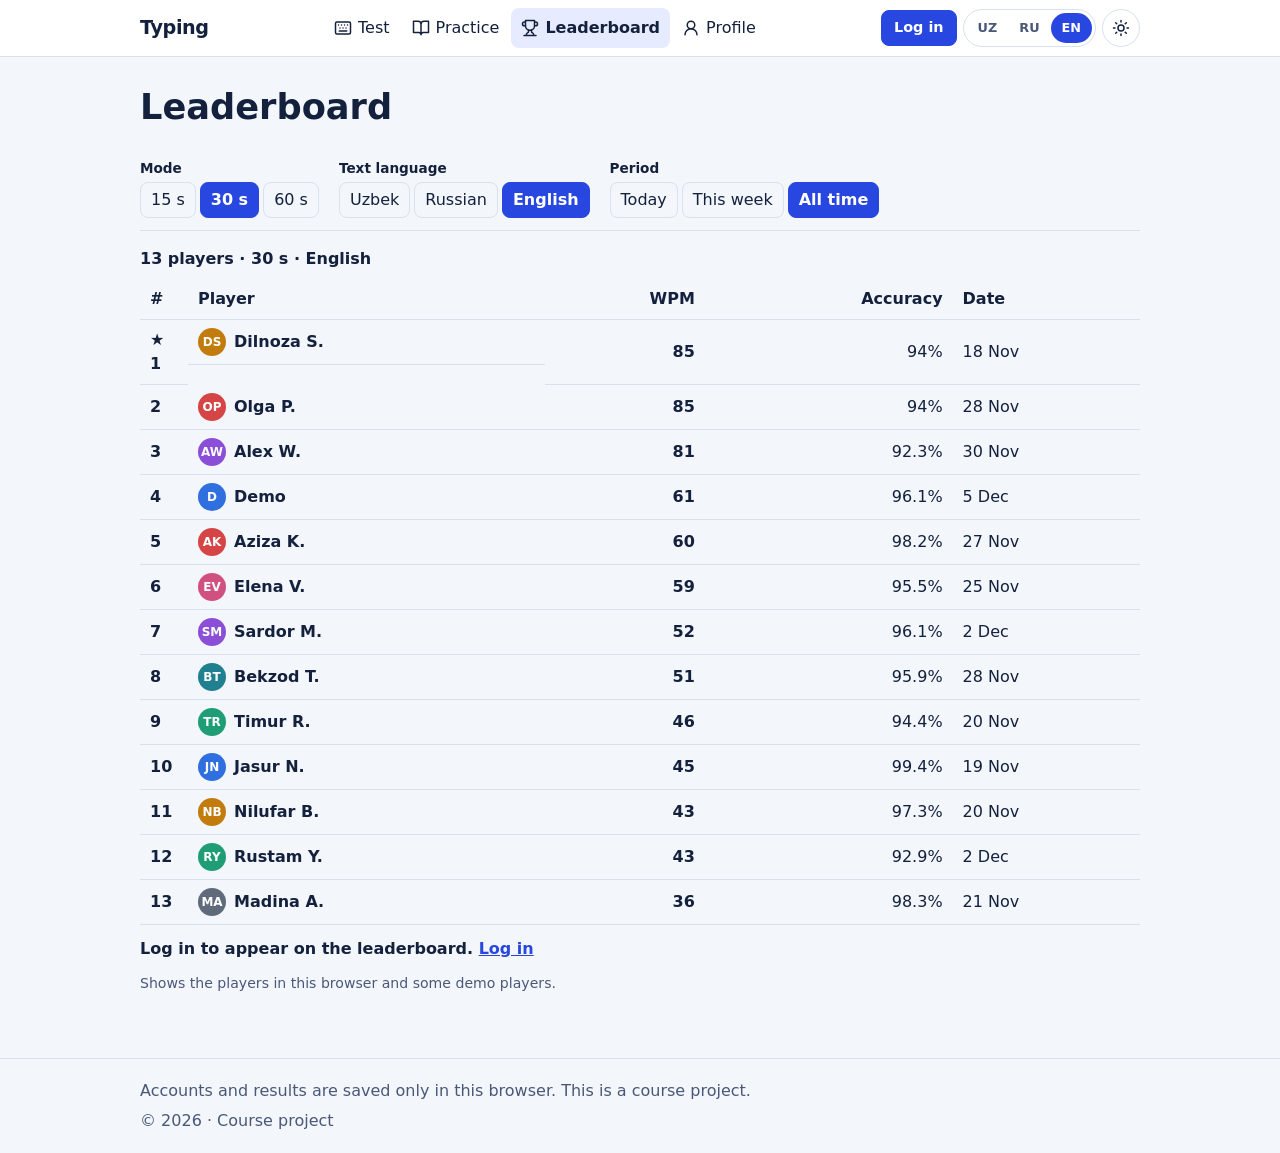
==== leaderboard.html @ 80d53bc5 "Typing test: engine, practice lessons, local accounts, profile stats, leaderboard (placeholder look)" ====
<!doctype html>
<html lang="en">
<head>
  <meta charset="utf-8">
  <meta name="viewport" content="width=device-width, initial-scale=1">
  <title>Typing</title>
  <meta name="description" content="">
  <meta name="theme-color" content="#f3f6fb">
  <!-- Apply the saved theme before the page is drawn, so it never flashes. -->
  <script>
    window.APP_NS = "typing";
    try {
      var savedTheme = localStorage.getItem("typing:theme");
      document.documentElement.setAttribute("data-theme", savedTheme || (matchMedia("(prefers-color-scheme: dark)").matches ? "dark" : "light"));
    } catch (e) {}
  </script>
  <link rel="stylesheet" href="css/base.css">
  <link rel="stylesheet" href="css/site.css">
  <script defer src="js/core.js"></script>
  <script defer src="js/lang.js"></script>
  <script defer src="js/texts.js"></script>
  <script defer src="js/store.js"></script>
  <script defer src="js/layout.js"></script>
  <script defer src="js/pages/leaderboard.js"></script>
</head>
<body data-page="leaderboard">
  <a class="skip-link" href="#main" data-i18n="skip">Skip to content</a>
  <header id="site-header" class="site-header"></header>

  <main id="main" tabindex="-1" class="container page">
    <h1 data-i18n="page.leaderboard"></h1>
    <form id="filters" class="options" novalidate>
        <fieldset class="opt-group ">
          <legend data-i18n="opt.mode"></legend>
          <div class="seg-radio">
            <label><input type="radio" name="amount" value="15"> <span data-i18n="mode.s15"></span></label>
            <label><input type="radio" name="amount" value="30"> <span data-i18n="mode.s30"></span></label>
            <label><input type="radio" name="amount" value="60"> <span data-i18n="mode.s60"></span></label>
          </div>
        </fieldset>
        <fieldset class="opt-group ">
          <legend data-i18n="opt.tlang"></legend>
          <div class="seg-radio">
            <label><input type="radio" name="blang" value="uz"> <span data-i18n="tlang.uz"></span></label>
            <label><input type="radio" name="blang" value="ru"> <span data-i18n="tlang.ru"></span></label>
            <label><input type="radio" name="blang" value="en"> <span data-i18n="tlang.en"></span></label>
          </div>
        </fieldset>
        <fieldset class="opt-group ">
          <legend data-i18n="board.period"></legend>
          <div class="seg-radio">
            <label><input type="radio" name="period" value="today"> <span data-i18n="board.today"></span></label>
            <label><input type="radio" name="period" value="week"> <span data-i18n="board.week"></span></label>
            <label><input type="radio" name="period" value="all"> <span data-i18n="board.all"></span></label>
          </div>
        </fieldset>
    </form>
    <p id="boardCount" class="result-count" role="status"></p>
    <div class="table-wrap"><table id="board" class="board"></table></div>
    <div id="boardEmpty" class="empty" hidden>
      <h2 data-i18n="board.emptyTitle"></h2>
      <p data-i18n="board.emptyText"></p>
      <a class="btn" href="index.html" data-i18n="board.takeTest"></a>
    </div>
    <p id="you" class="you-line"></p>
    <p class="hint" data-i18n="board.note"></p>
  </main>

  <footer id="site-footer" class="site-footer"></footer>
  <div id="toasts" class="toast-host"></div>
</body>
</html>
---- css/base.css ----
/* ==========================================================
   base.css — shared foundation (tokens, reset, controls,
   buttons, form fields, dialog, toast). Reused on every site.
   ========================================================== */

:root {
  --font-display: "Unbounded", "Onest", system-ui, sans-serif;
  --font-body: "Onest", system-ui, -apple-system, "Segoe UI", Roboto, sans-serif;

  --bg: #f3f6fb;
  --surface: #ffffff;
  --ink: #14213d;
  --ink-2: #4a5878;
  --line: #d8e1ee;
  --grid: #e3eaf4;
  --accent: #2747e0;
  --accent-ink: #ffffff;
  --accent-soft: #e6ebff;
  --hl: #ffe45c;
  --hl-ink: #14213d;
  --danger: #c42a41;
  --ok: #12805c;
  --warn: #9a5b00;

  --radius: 12px;
  --radius-sm: 8px;
  --shadow: 0 2px 0 var(--line);
  --ease: cubic-bezier(0.2, 0.7, 0.2, 1);
  color-scheme: light;
}

:root[data-theme="dark"] {
  --bg: #0c1226;
  --surface: #141c36;
  --ink: #e8eeff;
  --ink-2: #9aa8cc;
  --line: #27345c;
  --grid: #162040;
  --accent: #7c9bff;
  --accent-ink: #0c1226;
  --accent-soft: #1d2a55;
  --hl: #ffe45c;
  --hl-ink: #14213d;
  --danger: #ff8091;
  --ok: #4ade9f;
  --warn: #ffc266;
  color-scheme: dark;
}

*,
*::before,
*::after { box-sizing: border-box; }

html { -webkit-text-size-adjust: 100%; }

body {
  margin: 0;
  min-height: 100vh;
  font-family: var(--font-body);
  font-size: 1rem;
  line-height: 1.5;
  color: var(--ink);
  background-color: var(--bg);
  /* notebook grid */
  background-image:
    linear-gradient(var(--grid) 1px, transparent 1px),
    linear-gradient(90deg, var(--grid) 1px, transparent 1px);
  background-size: 28px 28px;
  transition: background-color 0.25s var(--ease), color 0.25s var(--ease);
}

h1, h2, h3, p { margin: 0; }
button, input, select, textarea { font: inherit; color: inherit; }
button { cursor: pointer; }
ul { margin: 0; padding: 0; list-style: none; }

:focus-visible {
  outline: 3px solid var(--accent);
  outline-offset: 2px;
  border-radius: 6px;
}

.visually-hidden {
  position: absolute !important;
  width: 1px; height: 1px;
  margin: -1px; padding: 0;
  overflow: hidden;
  clip: rect(0 0 0 0);
  white-space: nowrap;
  border: 0;
}

.container {
  width: min(100% - 40px, 760px);
  margin-inline: auto;
}

/* ---------- top bar: brand + language + theme ---------- */
.topbar {
  display: flex;
  align-items: center;
  justify-content: space-between;
  gap: 12px;
  padding-block: 18px;
}

.brand {
  font-family: var(--font-display);
  font-weight: 700;
  font-size: 1.15rem;
  letter-spacing: -0.02em;
  display: inline-flex;
  align-items: center;
  gap: 10px;
}

.brand-mark {
  width: 28px; height: 28px;
  display: grid; place-items: center;
  background: var(--accent);
  color: var(--accent-ink);
  border-radius: 8px;
}

.controls { display: flex; align-items: center; gap: 10px; }

.seg {
  display: inline-flex;
  padding: 3px;
  background: var(--surface);
  border: 1.5px solid var(--line);
  border-radius: 999px;
}

.seg button {
  border: 0;
  background: transparent;
  padding: 5px 11px;
  border-radius: 999px;
  font-size: 0.8rem;
  font-weight: 600;
  color: var(--ink-2);
  transition: background-color 0.2s var(--ease), color 0.2s var(--ease);
}

.seg button:hover { color: var(--ink); }

.seg button[aria-pressed="true"] {
  background: var(--accent);
  color: var(--accent-ink);
}

.icon-btn {
  width: 38px; height: 38px;
  display: grid; place-items: center;
  background: var(--surface);
  border: 1.5px solid var(--line);
  border-radius: 50%;
  color: var(--ink);
  transition: border-color 0.2s var(--ease), transform 0.2s var(--ease);
}
.icon-btn:hover { border-color: var(--accent); }
.icon-btn:active { transform: scale(0.94); }

/* theme icon swaps with the active theme */
.icon-btn .i-moon { display: none; }
:root[data-theme="dark"] .icon-btn .i-sun { display: none; }
:root[data-theme="dark"] .icon-btn .i-moon { display: block; }

/* ---------- buttons ---------- */
.btn {
  display: inline-flex;
  align-items: center;
  justify-content: center;
  gap: 8px;
  padding: 10px 18px;
  min-height: 44px;
  border: 1.5px solid var(--accent);
  background: var(--accent);
  color: var(--accent-ink);
  font-weight: 600;
  border-radius: var(--radius-sm);
  transition: transform 0.15s var(--ease), filter 0.2s var(--ease);
}
.btn:hover { filter: brightness(1.08); }
.btn:active { transform: translateY(1px); }

.btn-ghost {
  background: transparent;
  color: var(--ink);
  border-color: var(--line);
}
.btn-ghost:hover { border-color: var(--accent); filter: none; }

.btn-danger-ghost {
  background: transparent;
  color: var(--danger);
  border-color: var(--line);
}
.btn-danger-ghost:hover { border-color: var(--danger); filter: none; }

/* ---------- form fields ---------- */
.field { display: grid; gap: 6px; min-width: 0; }
.field > span, .field > label {
  font-size: 0.85rem;
  font-weight: 600;
  color: var(--ink-2);
}

.input, .select {
  width: 100%;
  min-height: 44px;
  padding: 9px 12px;
  background: var(--surface);
  color: var(--ink);
  border: 1.5px solid var(--line);
  border-radius: var(--radius-sm);
  transition: border-color 0.2s var(--ease), box-shadow 0.2s var(--ease);
}
.input::placeholder { color: var(--ink-2); opacity: 0.8; }
.input:hover, .select:hover { border-color: var(--ink-2); }
.input:focus-visible, .select:focus-visible {
  outline: none;
  border-color: var(--accent);
  box-shadow: 0 0 0 3px var(--accent-soft);
}
.input[aria-invalid="true"] { border-color: var(--danger); }

.field-error {
  min-height: 1.2em;
  font-size: 0.85rem;
  color: var(--danger);
  font-weight: 500;
}

/* ---------- dialog ---------- */
dialog {
  width: min(92vw, 480px);
  padding: 22px;
  color: var(--ink);
  background: var(--surface);
  border: 1.5px solid var(--line);
  border-radius: 16px;
  box-shadow: 0 24px 60px rgba(8, 14, 40, 0.35);
}
dialog::backdrop { background: rgba(8, 14, 40, 0.55); }
dialog[open] { animation: pop 0.22s var(--ease); }
@keyframes pop {
  from { opacity: 0; transform: translateY(8px) scale(0.98); }
  to { opacity: 1; transform: none; }
}

/* ---------- toast ---------- */
.toast-host {
  position: fixed;
  inset: auto 0 20px 0;
  display: grid;
  justify-items: center;
  gap: 8px;
  padding-inline: 16px;
  pointer-events: none;
  z-index: 50;
}
.toast {
  display: inline-flex;
  align-items: center;
  gap: 14px;
  padding: 10px 12px 10px 16px;
  background: var(--ink);
  color: var(--bg);
  border-radius: 10px;
  font-size: 0.92rem;
  pointer-events: auto;
  box-shadow: 0 10px 30px rgba(8, 14, 40, 0.3);
  animation: pop 0.22s var(--ease);
}
.toast button {
  background: transparent;
  border: 0;
  padding: 4px 8px;
  font-weight: 700;
  color: var(--hl);
  border-radius: 6px;
}

@media (prefers-reduced-motion: reduce) {
  *, *::before, *::after {
    animation-duration: 0.001ms !important;
    transition-duration: 0.001ms !important;
  }
}
---- css/site.css ----
/* ==========================================================
   site.css — PLACEHOLDER LAYOUT for the typing site.
   Structure only, so every page works and can be tested. The typing
   area already shows letter states without relying on colour alone
   (wrong = wavy underline, extra = strike-through, missed = dotted).
   The real look comes from the design brief.
   ========================================================== */
body { background-image: none; }
.container { width: min(100% - 32px, 1000px); }
.page { padding-block: 24px 64px; }
.page h1 { font-size: clamp(1.6rem, 4vw, 2.2rem); margin-bottom: 12px; }
.page-intro { color: var(--ink-2); margin-bottom: 16px; }
h2 { font-size: 1.15rem; margin-bottom: 10px; }
a { color: var(--accent); }
.btn { text-decoration: none; }
.btn:disabled { opacity: 0.5; cursor: not-allowed; }
.btn-small { min-height: 36px; padding: 6px 12px; font-size: 0.9rem; }
.btn-danger { background: var(--danger); border-color: var(--danger); color: #fff; }
.hint { font-size: 0.88rem; color: var(--ink-2); }
fieldset { border: 0; margin: 0; padding: 0; min-width: 0; }
legend, .field-label { font-weight: 700; font-size: 0.85rem; margin-bottom: 4px; padding: 0; }
.section { padding-block: 18px; }
.skip-link { position: absolute; left: 12px; top: -60px; z-index: 100; padding: 10px 14px; background: var(--accent); color: var(--accent-ink); border-radius: 8px; }
.skip-link:focus { top: 12px; }
.back-link { border: 0; background: none; padding: 6px 0; color: var(--accent); cursor: pointer; font-weight: 600; }
.back-link::before { content: "← "; }
.notice { padding: 10px 14px; border-left: 4px solid var(--accent); background: var(--surface); margin-top: 12px; }
.empty { display: grid; gap: 10px; justify-items: start; padding: 24px 0; }
.result-count { font-weight: 700; margin-block: 8px; }
.field-error:empty { display: none; }
[hidden] { display: none !important; }
.table-wrap { overflow-x: auto; }
table { border-collapse: collapse; width: 100%; }
th, td { text-align: left; padding: 8px 10px; border-bottom: 1px solid var(--line); }
.num { text-align: right; font-variant-numeric: tabular-nums; }

/* header */
.site-header { position: sticky; top: 0; z-index: 20; background: var(--surface); border-bottom: 1px solid var(--line); }
.header-bar { display: flex; flex-wrap: wrap; align-items: center; justify-content: space-between; gap: 8px 14px; padding-block: 8px; }
.brand { font-weight: 800; font-size: 1.2rem; color: var(--ink); text-decoration: none; }
.site-nav ul { display: flex; flex-wrap: wrap; gap: 2px; }
.site-nav a { display: inline-flex; gap: 6px; align-items: center; padding: 8px 10px; color: var(--ink); text-decoration: none; border-radius: 8px; }
.site-nav a[aria-current="page"] { font-weight: 800; background: var(--accent-soft); }
.header-tools { display: flex; align-items: center; gap: 6px; }
.user-chip { display: inline-flex; align-items: center; gap: 6px; color: var(--ink); text-decoration: none; padding: 4px 8px 4px 4px; border: 1px solid var(--line); border-radius: 999px; }
.user-name { max-width: 10ch; overflow: hidden; text-overflow: ellipsis; white-space: nowrap; font-weight: 600; }
#themeToggle .icon-moon { display: none; }
:root[data-theme="dark"] #themeToggle .icon-sun { display: none; }
:root[data-theme="dark"] #themeToggle .icon-moon { display: block; }
@media (max-width: 640px) { .site-nav { order: 3; width: 100%; } .site-nav span { font-size: 0.85rem; } }
.site-footer { border-top: 1px solid var(--line); padding-block: 20px; color: var(--ink-2); }
.footer-inner { display: grid; gap: 6px; }

/* avatar */
.avatar { display: inline-grid; place-items: center; border-radius: 50%; background: var(--av); color: #fff; font-weight: 800; flex: none; }
.avatar-sm { width: 28px; height: 28px; font-size: 0.75rem; }
.avatar-md { width: 40px; height: 40px; }
.avatar-lg { width: 72px; height: 72px; font-size: 1.5rem; }

/* options */
.options { display: flex; flex-wrap: wrap; gap: 12px 20px; padding-block: 12px; border-bottom: 1px solid var(--line); margin-bottom: 16px; }
.seg-radio { display: flex; flex-wrap: wrap; gap: 4px; }
.seg-radio label, .toggle { position: relative; display: inline-flex; align-items: center; gap: 6px; min-height: 36px; padding: 4px 10px; border: 1.5px solid var(--line); border-radius: 8px; cursor: pointer; }
.seg-radio input { position: absolute; opacity: 0; width: 1px; height: 1px; }
.seg-radio label:has(input:checked) { background: var(--accent); color: var(--accent-ink); border-color: var(--accent); font-weight: 700; }
.seg-radio label:has(input:focus-visible) { outline: 3px solid var(--accent); outline-offset: 2px; }
.opt-extras { display: flex; flex-wrap: wrap; gap: 6px; align-items: end; }
.opt-extras legend { width: 100%; }
body.is-typing .options { opacity: 0.35; }

/* typing area */
.live { display: flex; gap: 18px; align-items: baseline; min-height: 2rem; font-variant-numeric: tabular-nums; color: var(--ink-2); }
.live-main { font-size: 1.6rem; font-weight: 800; color: var(--accent); }
.typing-box { position: relative; margin-block: 8px; cursor: text; }
.words {
  position: relative; display: flex; flex-wrap: wrap; align-content: flex-start; gap: 0 0.6em;
  height: calc(3 * 1.6em); overflow: hidden;
  font-family: ui-monospace, "SFMono-Regular", Consolas, "Liberation Mono", monospace; font-size: clamp(1.2rem, 3.6vw, 1.75rem); line-height: 1.6;
}
.word { display: flex; }
.ch { color: var(--ink-2); opacity: 0.55; }
.ch.ok { color: var(--ink); opacity: 1; }
.ch.bad { color: var(--danger); opacity: 1; text-decoration: underline wavy var(--danger); text-underline-offset: 4px; }
.ch.extra { color: var(--danger); opacity: 0.8; text-decoration: line-through; }
.ch.miss { opacity: 0.55; text-decoration: underline dotted var(--danger); text-underline-offset: 4px; }
.word.is-current .ch:not(.ok):not(.bad) { opacity: 0.8; }
.word.is-error { box-shadow: inset 0 -2px 0 color-mix(in srgb, var(--danger) 50%, transparent); }
.caret { position: absolute; left: 0; top: 0; width: 2px; background: var(--accent); border-radius: 1px; transition: transform 0.08s linear; animation: blink 1s steps(1) infinite; pointer-events: none; }
@keyframes blink { 50% { opacity: 0; } }
.type-input { position: absolute; inset: 0; width: 100%; height: 100%; opacity: 0; font-size: 16px; border: 0; cursor: text; }
.focus-hint { position: absolute; inset: 0; display: none; place-items: center; text-align: center; background: color-mix(in srgb, var(--bg) 75%, transparent); backdrop-filter: blur(3px); font-weight: 700; pointer-events: none; }
.typing-box.is-blurred .focus-hint { display: grid; }
.test-actions { display: flex; flex-wrap: wrap; align-items: center; gap: 10px 16px; margin-top: 10px; }

/* results */
.results { display: grid; gap: 14px; }
.results h2:focus { outline: none; }
.pb-badge { justify-self: start; padding: 4px 10px; border-radius: 999px; background: var(--hl); color: var(--hl-ink); font-weight: 800; }
.res-main { display: flex; flex-wrap: wrap; gap: 24px; }
.res-big { display: grid; }
.res-label { color: var(--ink-2); font-weight: 600; }
.res-value { font-size: clamp(2.6rem, 9vw, 4rem); font-weight: 800; line-height: 1; font-variant-numeric: tabular-nums; }
.res-stats { display: grid; grid-template-columns: repeat(auto-fill, minmax(150px, 1fr)); gap: 10px; margin: 0; }
.res-stats div { padding: 8px 10px; border: 1px solid var(--line); border-radius: 8px; }
.res-stats dt { font-size: 0.82rem; color: var(--ink-2); }
.res-stats dd { margin: 0; font-weight: 700; font-variant-numeric: tabular-nums; }
.res-actions { display: flex; flex-wrap: wrap; gap: 8px; }

/* charts (shared with charts.js) */
.chart-wrap { position: relative; }
.chart { width: 100%; height: auto; overflow: visible; }
.chart .grid line { stroke: var(--line); }
.chart text { fill: var(--ink-2); font-size: 12px; }
.chart .bar { fill: var(--accent); }
.chart .line { stroke: var(--accent); stroke-width: 2.5; }
.chart .dot { fill: var(--surface); stroke: var(--accent); stroke-width: 2.5; }
.chart .mark:focus { outline: none; stroke: var(--ink); stroke-width: 3; }
.chart-tip { position: absolute; transform: translate(-50%, -110%); padding: 4px 8px; border-radius: 6px; background: var(--ink); color: var(--bg); font-size: 0.82rem; white-space: nowrap; pointer-events: none; }
.chart-table summary { cursor: pointer; color: var(--accent); }

/* practice */
.lesson-grid { display: grid; grid-template-columns: repeat(auto-fill, minmax(min(100%, 220px), 1fr)); gap: 10px; margin-top: 12px; }
.lesson-card { display: grid; gap: 4px; width: 100%; height: 100%; padding: 14px; text-align: left; border: 1.5px solid var(--line); border-radius: 12px; background: var(--surface); }
.lesson-card:hover { border-color: var(--accent); }
.lesson-card.is-passed { border-color: var(--ok); }
.lesson-name { font-weight: 800; }
.lesson-keys { font-family: ui-monospace, monospace; color: var(--ink-2); }
.lesson-status { display: inline-flex; gap: 4px; align-items: center; font-size: 0.85rem; }
.lesson h2:focus { outline: none; }
.kbd { display: grid; gap: 6px; justify-items: center; margin-top: 16px; user-select: none; }
.kbd-row { display: flex; gap: 6px; }
.key { min-width: clamp(22px, 7vw, 40px); height: clamp(30px, 8vw, 40px); display: grid; place-items: center; border: 1.5px solid var(--line); border-radius: 6px; font-family: ui-monospace, monospace; font-size: clamp(0.75rem, 2.6vw, 1rem); background: var(--surface); }
.key.is-lesson { border-color: var(--ink-2); }
.key.is-next { background: var(--accent); color: var(--accent-ink); border-color: var(--accent); box-shadow: 0 0 0 3px var(--accent-soft); }
.key-space { min-width: min(60vw, 280px); }
.lesson-done { display: grid; gap: 4px; padding: 12px 14px; border-left: 4px solid var(--ok); background: var(--surface); margin-top: 12px; }
.lesson-done.is-fail { border-left-color: var(--warn); }

/* leaderboard */
.board .rank { width: 3em; font-weight: 800; }
.board .player { display: flex; align-items: center; gap: 8px; font-weight: 600; }
.board tr.is-me { background: var(--accent-soft); }
.board tr.top-1 .rank-num::before { content: "★ "; }
.you-tag { font-size: 0.75rem; padding: 1px 6px; border-radius: 999px; background: var(--accent); color: var(--accent-ink); }
.board .wpm { font-weight: 800; }
.board .gap td { text-align: center; color: var(--ink-2); }
.you-line { margin-block: 12px; font-weight: 600; }

/* profile */
.profile-head { display: flex; align-items: center; gap: 16px; margin-bottom: 14px; }
.profile-head h1 { margin: 0; }
.demo-tag { margin-left: 8px; padding: 1px 8px; border-radius: 999px; background: var(--hl); color: var(--hl-ink); font-size: 0.75rem; font-weight: 700; }
.stat-strip { display: grid; grid-template-columns: repeat(auto-fill, minmax(140px, 1fr)); gap: 10px; margin: 0 0 10px; }
.stat-strip div { padding: 10px 12px; border: 1px solid var(--line); border-radius: 10px; }
.stat-strip dt { font-size: 0.82rem; color: var(--ink-2); }
.stat-strip dd { margin: 0; font-weight: 800; font-size: 1.2rem; font-variant-numeric: tabular-nums; }
.pb-table .unit { color: var(--ink-2); font-size: 0.8em; }
.heat { display: grid; grid-template-rows: repeat(7, 14px); grid-auto-flow: column; grid-auto-columns: 14px; gap: 3px; }
.cell { border-radius: 3px; background: var(--line); }
.cell.lv-1 { background: color-mix(in srgb, var(--accent) 35%, var(--line)); }
.cell.lv-2 { background: color-mix(in srgb, var(--accent) 60%, var(--line)); }
.cell.lv-3 { background: color-mix(in srgb, var(--accent) 80%, var(--line)); }
.cell.lv-4 { background: var(--accent); }
.settings-form { display: grid; gap: 14px; max-width: 420px; }
.swatches { display: flex; flex-wrap: wrap; gap: 8px; }
.swatch-opt { position: relative; width: 36px; height: 36px; border-radius: 50%; background: var(--av); cursor: pointer; }
.swatch-opt input { position: absolute; opacity: 0; inset: 0; cursor: pointer; }
.swatch-opt:has(input:checked) { box-shadow: 0 0 0 3px var(--bg), 0 0 0 5px var(--ink); }
.swatch-opt:has(input:focus-visible) { outline: 3px solid var(--accent); outline-offset: 4px; }
.danger-zone { display: flex; flex-wrap: wrap; gap: 8px; margin-top: 20px; padding-top: 16px; border-top: 1px solid var(--line); }

/* login */
.auth-page { max-width: 480px; }
.demo-note { padding: 14px 16px; border: 2px dashed var(--accent); border-radius: 12px; margin-bottom: 18px; display: grid; gap: 8px; justify-items: start; }
.demo-note h2 { margin: 0; font-size: 1rem; }
.demo-note code { font-weight: 800; padding: 1px 6px; border-radius: 4px; background: var(--surface); }
.auth-tabs { display: flex; gap: 4px; margin-bottom: 14px; border-bottom: 1px solid var(--line); }
.tab { border: 0; background: none; padding: 10px 14px; font-weight: 600; color: var(--ink-2); border-bottom: 3px solid transparent; }
.tab[aria-pressed="true"] { color: var(--ink); border-bottom-color: var(--accent); }
.auth-form { display: grid; gap: 14px; }

dialog h2 { margin-bottom: 8px; }
.dialog-actions { display: flex; justify-content: flex-end; gap: 8px; margin-top: 16px; }

@media (prefers-reduced-motion: reduce) { .caret { animation: none; transition: none; } }
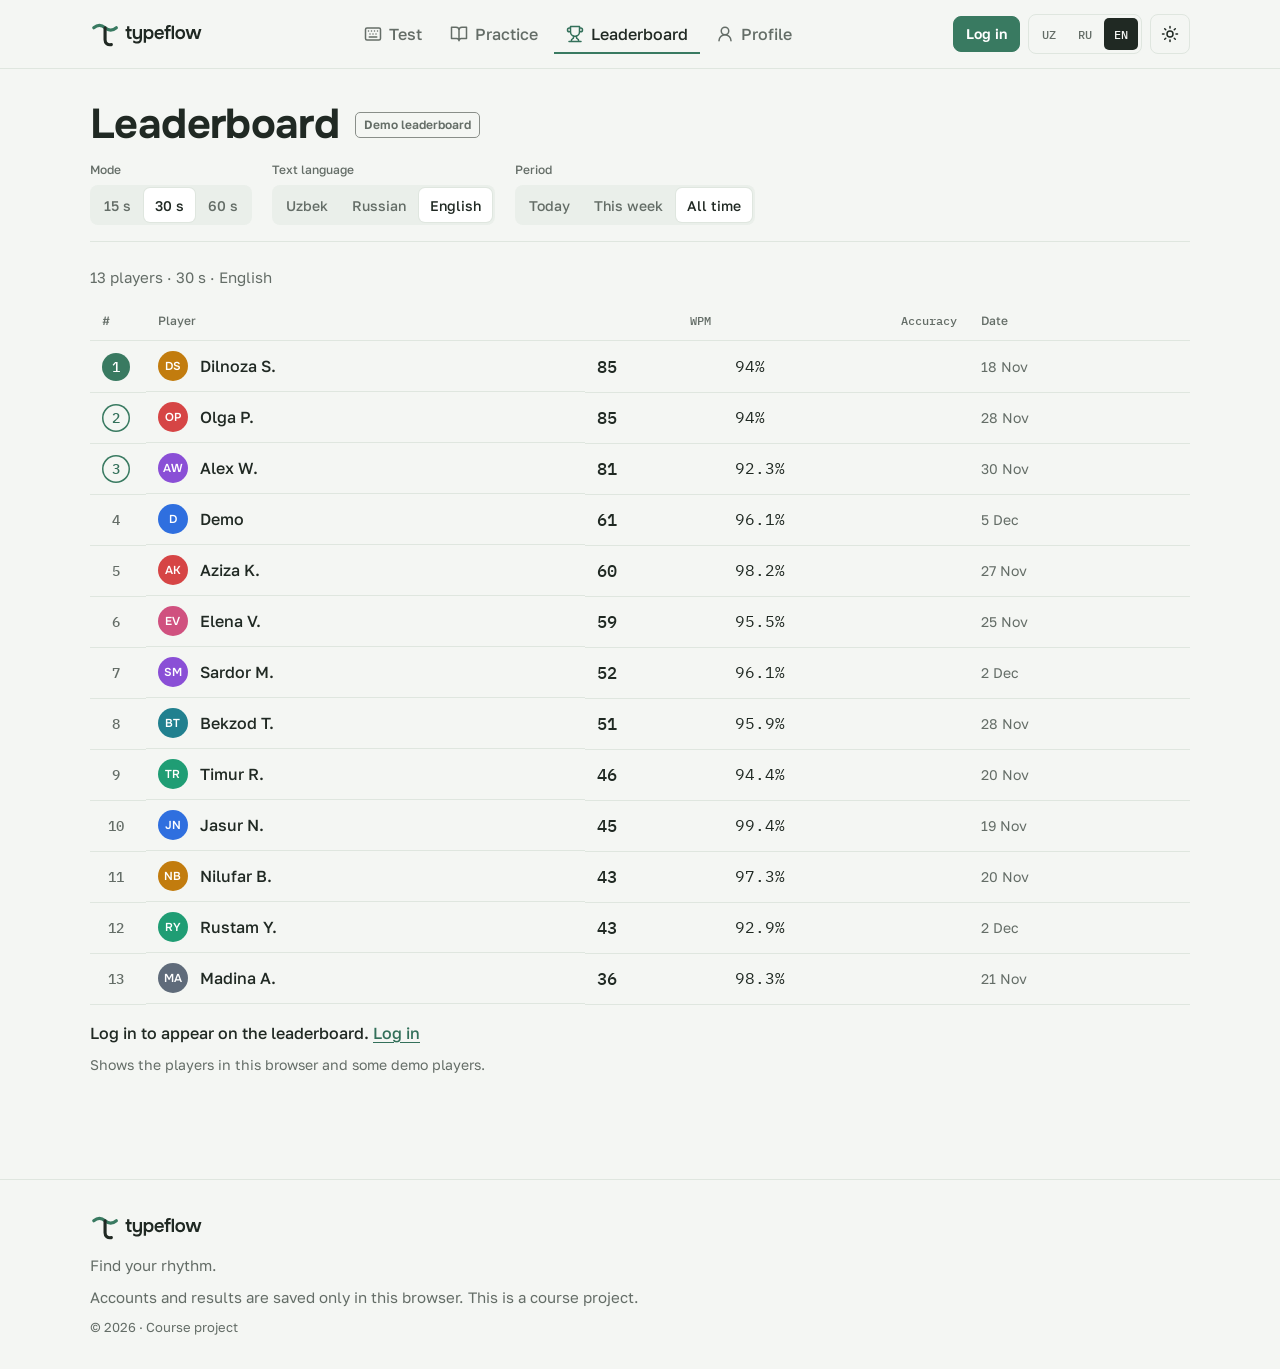
==== commit d3507395: "typeflow: brand, logo, jade palette, Rhythm Line, pause on focus loss, 6 lessons per language, passw" ====
--- a/leaderboard.html
+++ b/leaderboard.html
@@ -3,9 +3,13 @@
 <head>
   <meta charset="utf-8">
   <meta name="viewport" content="width=device-width, initial-scale=1">
-  <title>Typing</title>
+  <title>typeflow</title>
   <meta name="description" content="">
-  <meta name="theme-color" content="#f3f6fb">
+  <meta name="theme-color" content="#f4f6f3">
+  <link rel="icon" href="assets/brand/typeflow-favicon.svg" type="image/svg+xml">
+  <link rel="preconnect" href="https://fonts.googleapis.com">
+  <link rel="preconnect" href="https://fonts.gstatic.com" crossorigin>
+  <link rel="stylesheet" href="https://fonts.googleapis.com/css2?family=Golos+Text:wght@400;500;600&family=IBM+Plex+Mono:wght@400;500&family=Onest:wght@600;700&display=swap">
   <!-- Apply the saved theme before the page is drawn, so it never flashes. -->
   <script>
     window.APP_NS = "typing";
@@ -21,6 +25,7 @@
   <script defer src="js/texts.js"></script>
   <script defer src="js/store.js"></script>
   <script defer src="js/layout.js"></script>
+  <script defer src="js/rhythm.js"></script>
   <script defer src="js/pages/leaderboard.js"></script>
 </head>
 <body data-page="leaderboard">
@@ -28,7 +33,10 @@
   <header id="site-header" class="site-header"></header>
 
   <main id="main" tabindex="-1" class="container page">
-    <h1 data-i18n="page.leaderboard"></h1>
+    <div class="page-head">
+      <h1 data-i18n="page.leaderboard"></h1>
+      <span class="demo-badge" data-i18n="board.demo"></span>
+    </div>
     <form id="filters" class="options" novalidate>
         <fieldset class="opt-group ">
           <legend data-i18n="opt.mode"></legend>
--- a/css/base.css
+++ b/css/base.css
@@ -1,291 +1,211 @@
 /* ==========================================================
-   base.css — shared foundation (tokens, reset, controls,
-   buttons, form fields, dialog, toast). Reused on every site.
+   typeflow design system: tokens, reset, type, buttons, form
+   fields, dialog, toast, tooltip. Page layout is in site.css.
+
+   Colours follow the typeflow brief (muted jade, forest, cool mist).
+   A few light-mode values were too faint for WCAG AA (4.5:1 for text,
+   3:1 for control borders); the brief's value is noted next to each.
    ========================================================== */
 
+:root,
+:root[data-theme="light"] {
+  color-scheme: light;
+  --bg: #f4f6f3;
+  --surface: #ffffff;
+  --raised: #eaefea;
+  --ink: #202923;
+  --ink-2: #646d67;          /* brief #78837B (3.3:1) */
+  --line: #dfe6df;           /* dividers */
+  --line-strong: #898e89;    /* control borders (3:1) */
+  --accent: #397a61;         /* buttons, active states (white text on it 5.1:1) */
+  --accent-hover: #2d654f;
+  --accent-text: #33705a;    /* jade for small text and links (brief #397A61 was 4.3:1 on raised) */
+  --on-accent: #ffffff;
+  --accent-soft: #e3efe8;
+  --ok: #2d7755;             /* brief #32845E (3.9:1) */
+  --warn: #8d612a;           /* brief #B47C36 (3.0:1) */
+  --danger: #a94044;         /* brief #C64E51 (3.9:1); #b24649 was 4.4:1 on danger-soft */
+  --danger-soft: #f6e3e3;
+
+  /* typing states */
+  --t-untyped: #666b67;      /* brief #A5AEA7 (1.9:1): the text you are about to type must be readable */
+  --t-correct: #202923;
+  --t-wrong: #a94044;
+  --t-extra: #8d612a;
+  --t-caret: #397a61;
+  --t-current: #e3efe8;
+
+  --chart-wpm: #397a61;
+  --chart-acc: #5288a0;
+  --chart-act: #b47c36;
+  --chart-grid: #e4eae4;
+
+  --toast-bg: #202923;
+  --toast-ink: #e9f0ea;
+  --toast-action: #9acbab;
+  --backdrop: rgba(32, 41, 35, 0.45);
+  --shadow-pop: 0 1px 2px rgba(32, 41, 35, 0.06), 0 10px 28px -10px rgba(32, 41, 35, 0.28);
+}
+
+:root[data-theme="dark"] {
+  color-scheme: dark;
+  --bg: #171d19;
+  --surface: #202923;
+  --raised: #29342c;
+  --ink: #e9f0ea;
+  --ink-2: #a0ada2;
+  --line: #36443a;
+  --line-strong: #68736b;    /* brief border #36443A as a control border was 1.7:1 */
+  --accent: #80b99a;
+  --accent-hover: #9acbab;
+  --accent-text: #80b99a;
+  --on-accent: #17241c;
+  --accent-soft: #293d30;
+  --ok: #80c99c;
+  --warn: #e5bb78;
+  --danger: #f08282;         /* brief #F08080 (4.49:1 on soft) */
+  --danger-soft: #402729;
+
+  --t-untyped: #9ba59d;      /* brief #66756A (2.4:1) */
+  --t-correct: #e9f0ea;
+  --t-wrong: #f08282;
+  --t-extra: #e5bb78;
+  --t-caret: #80b99a;
+  --t-current: #293d30;
+
+  --chart-wpm: #80b99a;
+  --chart-acc: #82b9d0;
+  --chart-act: #e5bb78;
+  --chart-grid: #2e3a31;
+
+  --toast-bg: #e9f0ea;
+  --toast-ink: #17241c;
+  --toast-action: #2d654f;
+  --backdrop: rgba(0, 0, 0, 0.6);
+  --shadow-pop: 0 1px 2px rgba(0, 0, 0, 0.35), 0 12px 32px -10px rgba(0, 0, 0, 0.7);
+}
+
 :root {
-  --font-display: "Unbounded", "Onest", system-ui, sans-serif;
-  --font-body: "Onest", system-ui, -apple-system, "Segoe UI", Roboto, sans-serif;
-
-  --bg: #f3f6fb;
-  --surface: #ffffff;
-  --ink: #14213d;
-  --ink-2: #4a5878;
-  --line: #d8e1ee;
-  --grid: #e3eaf4;
-  --accent: #2747e0;
-  --accent-ink: #ffffff;
-  --accent-soft: #e6ebff;
-  --hl: #ffe45c;
-  --hl-ink: #14213d;
-  --danger: #c42a41;
-  --ok: #12805c;
-  --warn: #9a5b00;
-
-  --radius: 12px;
-  --radius-sm: 8px;
-  --shadow: 0 2px 0 var(--line);
+  --font-display: "Onest", system-ui, sans-serif;
+  --font-body: "Golos Text", system-ui, -apple-system, "Segoe UI", Roboto, sans-serif;
+  --font-mono: "IBM Plex Mono", ui-monospace, "SFMono-Regular", Consolas, monospace;
+  --r-main: 12px;
+  --r-ctl: 8px;
+  --r-badge: 5px;
+  --s1: 4px; --s2: 8px; --s3: 12px; --s4: 16px; --s5: 20px; --s6: 24px; --s8: 32px; --s10: 40px; --s12: 48px; --s16: 64px;
   --ease: cubic-bezier(0.2, 0.7, 0.2, 1);
-  color-scheme: light;
-}
-
-:root[data-theme="dark"] {
-  --bg: #0c1226;
-  --surface: #141c36;
-  --ink: #e8eeff;
-  --ink-2: #9aa8cc;
-  --line: #27345c;
-  --grid: #162040;
-  --accent: #7c9bff;
-  --accent-ink: #0c1226;
-  --accent-soft: #1d2a55;
-  --hl: #ffe45c;
-  --hl-ink: #14213d;
-  --danger: #ff8091;
-  --ok: #4ade9f;
-  --warn: #ffc266;
-  color-scheme: dark;
-}
-
-*,
-*::before,
-*::after { box-sizing: border-box; }
-
-html { -webkit-text-size-adjust: 100%; }
-
+  --fast: 160ms;
+  --header-h: 68px;
+  --tabbar-h: 0px;
+}
+
+*, *::before, *::after { box-sizing: border-box; }
+html { -webkit-text-size-adjust: 100%; scroll-padding-top: calc(var(--header-h) + 12px); }
 body {
-  margin: 0;
-  min-height: 100vh;
-  font-family: var(--font-body);
-  font-size: 1rem;
-  line-height: 1.5;
-  color: var(--ink);
-  background-color: var(--bg);
-  /* notebook grid */
-  background-image:
-    linear-gradient(var(--grid) 1px, transparent 1px),
-    linear-gradient(90deg, var(--grid) 1px, transparent 1px);
-  background-size: 28px 28px;
-  transition: background-color 0.25s var(--ease), color 0.25s var(--ease);
-}
-
-h1, h2, h3, p { margin: 0; }
+  margin: 0; min-height: 100vh; font-family: var(--font-body); font-size: 1rem; line-height: 1.55;
+  color: var(--ink); background: var(--bg); -webkit-font-smoothing: antialiased;
+}
+h1, h2, h3, p, dl, dd, figure { margin: 0; }
+h1, h2, h3 { font-family: var(--font-display); font-weight: 650; line-height: 1.15; letter-spacing: -0.015em; overflow-wrap: break-word; }
 button, input, select, textarea { font: inherit; color: inherit; }
 button { cursor: pointer; }
-ul { margin: 0; padding: 0; list-style: none; }
-
-:focus-visible {
-  outline: 3px solid var(--accent);
-  outline-offset: 2px;
-  border-radius: 6px;
-}
-
+ul, ol { margin: 0; padding: 0; list-style: none; }
+img, svg { display: block; }
+a { color: var(--accent-text); text-underline-offset: 3px; }
+a:hover { color: var(--accent-hover); }
+fieldset { border: 0; margin: 0; padding: 0; min-width: 0; }
+legend { padding: 0; }
+table { border-collapse: collapse; }
+code { font-family: var(--font-mono); }
+[hidden] { display: none !important; }
+:focus-visible { outline: 2px solid var(--accent); outline-offset: 2px; border-radius: 4px; }
 .visually-hidden {
-  position: absolute !important;
-  width: 1px; height: 1px;
-  margin: -1px; padding: 0;
-  overflow: hidden;
-  clip: rect(0 0 0 0);
-  white-space: nowrap;
-  border: 0;
-}
-
-.container {
-  width: min(100% - 40px, 760px);
-  margin-inline: auto;
-}
-
-/* ---------- top bar: brand + language + theme ---------- */
-.topbar {
-  display: flex;
-  align-items: center;
-  justify-content: space-between;
-  gap: 12px;
-  padding-block: 18px;
-}
-
-.brand {
-  font-family: var(--font-display);
-  font-weight: 700;
-  font-size: 1.15rem;
-  letter-spacing: -0.02em;
-  display: inline-flex;
-  align-items: center;
-  gap: 10px;
-}
-
-.brand-mark {
-  width: 28px; height: 28px;
-  display: grid; place-items: center;
-  background: var(--accent);
-  color: var(--accent-ink);
-  border-radius: 8px;
-}
-
-.controls { display: flex; align-items: center; gap: 10px; }
-
-.seg {
-  display: inline-flex;
-  padding: 3px;
-  background: var(--surface);
-  border: 1.5px solid var(--line);
-  border-radius: 999px;
-}
-
-.seg button {
-  border: 0;
-  background: transparent;
-  padding: 5px 11px;
-  border-radius: 999px;
-  font-size: 0.8rem;
-  font-weight: 600;
-  color: var(--ink-2);
-  transition: background-color 0.2s var(--ease), color 0.2s var(--ease);
-}
-
-.seg button:hover { color: var(--ink); }
-
-.seg button[aria-pressed="true"] {
-  background: var(--accent);
-  color: var(--accent-ink);
-}
-
-.icon-btn {
-  width: 38px; height: 38px;
-  display: grid; place-items: center;
-  background: var(--surface);
-  border: 1.5px solid var(--line);
-  border-radius: 50%;
-  color: var(--ink);
-  transition: border-color 0.2s var(--ease), transform 0.2s var(--ease);
-}
-.icon-btn:hover { border-color: var(--accent); }
-.icon-btn:active { transform: scale(0.94); }
-
-/* theme icon swaps with the active theme */
-.icon-btn .i-moon { display: none; }
-:root[data-theme="dark"] .icon-btn .i-sun { display: none; }
-:root[data-theme="dark"] .icon-btn .i-moon { display: block; }
+  position: absolute !important; width: 1px; height: 1px; margin: -1px; padding: 0;
+  overflow: hidden; clip: rect(0 0 0 0); white-space: nowrap; border: 0;
+}
+.mono, .num { font-family: var(--font-mono); font-variant-numeric: tabular-nums; }
 
 /* ---------- buttons ---------- */
 .btn {
-  display: inline-flex;
-  align-items: center;
-  justify-content: center;
-  gap: 8px;
-  padding: 10px 18px;
-  min-height: 44px;
-  border: 1.5px solid var(--accent);
-  background: var(--accent);
-  color: var(--accent-ink);
-  font-weight: 600;
-  border-radius: var(--radius-sm);
-  transition: transform 0.15s var(--ease), filter 0.2s var(--ease);
-}
-.btn:hover { filter: brightness(1.08); }
+  display: inline-flex; align-items: center; justify-content: center; gap: var(--s2);
+  min-height: 44px; padding: 10px 18px; border: 1.5px solid var(--accent); border-radius: var(--r-ctl);
+  background: var(--accent); color: var(--on-accent); font-weight: 600; font-size: 0.9375rem; line-height: 1.2;
+  text-decoration: none; white-space: nowrap;
+  transition: background-color var(--fast) var(--ease), border-color var(--fast) var(--ease), color var(--fast) var(--ease), transform 0.1s var(--ease);
+}
+.btn:hover { background: var(--accent-hover); border-color: var(--accent-hover); color: var(--on-accent); }
 .btn:active { transform: translateY(1px); }
-
-.btn-ghost {
-  background: transparent;
-  color: var(--ink);
-  border-color: var(--line);
-}
-.btn-ghost:hover { border-color: var(--accent); filter: none; }
-
-.btn-danger-ghost {
-  background: transparent;
-  color: var(--danger);
-  border-color: var(--line);
-}
-.btn-danger-ghost:hover { border-color: var(--danger); filter: none; }
-
-/* ---------- form fields ---------- */
+.btn-ghost { background: transparent; color: var(--ink); border-color: var(--line-strong); }
+.btn-ghost:hover { background: var(--surface); color: var(--ink); border-color: var(--ink); }
+.btn-danger { background: var(--danger); border-color: var(--danger); color: var(--surface); }
+.btn-danger:hover { background: var(--danger); border-color: var(--danger); color: var(--surface); filter: brightness(0.93); }
+.btn-danger-ghost { background: transparent; color: var(--danger); border-color: var(--line-strong); }
+.btn-danger-ghost:hover { background: var(--danger-soft); color: var(--danger); border-color: var(--danger); }
+.btn:disabled { background: var(--raised); border-color: var(--line); color: var(--ink-2); cursor: not-allowed; transform: none; }
+.btn-small { min-height: 36px; padding: 6px 12px; font-size: 0.875rem; }
+
+.icon-btn {
+  width: 40px; height: 40px; flex: none; display: inline-grid; place-items: center;
+  border: 1px solid var(--line); border-radius: var(--r-ctl); background: transparent; color: var(--ink);
+  transition: border-color var(--fast) var(--ease), background-color var(--fast) var(--ease);
+}
+.icon-btn:hover { border-color: var(--line-strong); background: var(--surface); }
+
+/* ---------- inputs ---------- */
 .field { display: grid; gap: 6px; min-width: 0; }
-.field > span, .field > label {
-  font-size: 0.85rem;
-  font-weight: 600;
-  color: var(--ink-2);
-}
-
-.input, .select {
-  width: 100%;
-  min-height: 44px;
-  padding: 9px 12px;
-  background: var(--surface);
-  color: var(--ink);
-  border: 1.5px solid var(--line);
-  border-radius: var(--radius-sm);
-  transition: border-color 0.2s var(--ease), box-shadow 0.2s var(--ease);
-}
-.input::placeholder { color: var(--ink-2); opacity: 0.8; }
-.input:hover, .select:hover { border-color: var(--ink-2); }
-.input:focus-visible, .select:focus-visible {
-  outline: none;
-  border-color: var(--accent);
-  box-shadow: 0 0 0 3px var(--accent-soft);
-}
+.field > label, .field-label { font-size: 0.875rem; font-weight: 600; color: var(--ink); margin: 0; }
+.input {
+  width: 100%; min-height: 44px; padding: 10px 12px; background: var(--surface); color: var(--ink);
+  border: 1.5px solid var(--line-strong); border-radius: var(--r-ctl);
+  transition: border-color var(--fast) var(--ease), box-shadow var(--fast) var(--ease);
+}
+.input::placeholder { color: var(--ink-2); opacity: 1; }
+.input:hover { border-color: var(--ink-2); }
+.input:focus-visible { outline: none; border-color: var(--accent); box-shadow: 0 0 0 3px var(--accent-soft); }
 .input[aria-invalid="true"] { border-color: var(--danger); }
-
-.field-error {
-  min-height: 1.2em;
-  font-size: 0.85rem;
-  color: var(--danger);
-  font-weight: 500;
-}
+.field-error { font-size: 0.875rem; font-weight: 500; color: var(--danger); }
+.field-error:empty { display: none; }
+.hint { font-size: 0.875rem; color: var(--ink-2); }
 
 /* ---------- dialog ---------- */
 dialog {
-  width: min(92vw, 480px);
-  padding: 22px;
-  color: var(--ink);
-  background: var(--surface);
-  border: 1.5px solid var(--line);
-  border-radius: 16px;
-  box-shadow: 0 24px 60px rgba(8, 14, 40, 0.35);
-}
-dialog::backdrop { background: rgba(8, 14, 40, 0.55); }
-dialog[open] { animation: pop 0.22s var(--ease); }
-@keyframes pop {
-  from { opacity: 0; transform: translateY(8px) scale(0.98); }
-  to { opacity: 1; transform: none; }
-}
+  width: min(100vw - 32px, 420px); padding: var(--s6); color: var(--ink); background: var(--surface);
+  border: 1px solid var(--line); border-radius: var(--r-main); box-shadow: var(--shadow-pop);
+}
+dialog::backdrop { background: var(--backdrop); }
+dialog[open] { animation: rise 0.2s var(--ease); }
+dialog h2 { font-size: 1.2rem; margin-bottom: var(--s2); }
+dialog p { color: var(--ink-2); }
+.dialog-actions { display: flex; flex-wrap: wrap; justify-content: flex-end; gap: var(--s2); margin-top: var(--s5); }
+@keyframes rise { from { opacity: 0; transform: translateY(6px); } to { opacity: 1; transform: none; } }
 
 /* ---------- toast ---------- */
-.toast-host {
-  position: fixed;
-  inset: auto 0 20px 0;
-  display: grid;
-  justify-items: center;
-  gap: 8px;
-  padding-inline: 16px;
-  pointer-events: none;
-  z-index: 50;
-}
+.toast-host { position: fixed; left: 0; right: 0; bottom: calc(var(--tabbar-h) + 20px); z-index: 60; display: grid; justify-items: center; padding-inline: var(--s4); pointer-events: none; }
 .toast {
-  display: inline-flex;
-  align-items: center;
-  gap: 14px;
-  padding: 10px 12px 10px 16px;
-  background: var(--ink);
-  color: var(--bg);
-  border-radius: 10px;
-  font-size: 0.92rem;
-  pointer-events: auto;
-  box-shadow: 0 10px 30px rgba(8, 14, 40, 0.3);
-  animation: pop 0.22s var(--ease);
-}
-.toast button {
-  background: transparent;
-  border: 0;
-  padding: 4px 8px;
-  font-weight: 700;
-  color: var(--hl);
-  border-radius: 6px;
-}
+  display: inline-flex; align-items: center; gap: var(--s3); max-width: 480px; padding: 8px 8px 8px 14px; border-radius: var(--r-ctl);
+  background: var(--toast-bg); color: var(--toast-ink); box-shadow: var(--shadow-pop); font-size: 0.9375rem; pointer-events: auto;
+  animation: rise 0.18s var(--ease);
+}
+.toast button { min-height: 34px; padding: 6px 10px; border: 0; border-radius: 6px; background: transparent; color: var(--toast-action); font-weight: 600; }
+
+/* ---------- tooltip (shown on hover and on keyboard focus) ---------- */
+.tip-wrap { position: relative; display: inline-flex; vertical-align: middle; }
+.tip-btn {
+  width: 18px; height: 18px; display: inline-grid; place-items: center; padding: 0; border: 1px solid var(--line-strong); border-radius: 50%;
+  background: transparent; color: var(--ink-2); font: 600 11px/1 var(--font-mono);
+}
+.tip {
+  position: absolute; left: -12px; bottom: calc(100% + 8px); z-index: 30; width: max-content; max-width: min(260px, 100vw - 120px);
+  padding: 8px 10px; border-radius: var(--r-ctl);
+  background: var(--toast-bg); color: var(--toast-ink); font: 400 0.8125rem/1.45 var(--font-body); text-transform: none; letter-spacing: 0;
+  opacity: 0; visibility: hidden; transition: opacity var(--fast) var(--ease); pointer-events: none;
+}
+.tip-wrap:hover .tip, .tip-btn:focus-visible + .tip { opacity: 1; visibility: visible; }
 
 @media (prefers-reduced-motion: reduce) {
   *, *::before, *::after {
-    animation-duration: 0.001ms !important;
-    transition-duration: 0.001ms !important;
+    animation-duration: 0.01ms !important; animation-iteration-count: 1 !important;
+    transition-property: opacity, background-color, border-color, color !important;
+    scroll-behavior: auto !important;
   }
 }
--- a/css/site.css
+++ b/css/site.css
@@ -1,185 +1,349 @@
 /* ==========================================================
-   site.css — PLACEHOLDER LAYOUT for the typing site.
-   Structure only, so every page works and can be tested. The typing
-   area already shows letter states without relying on colour alone
-   (wrong = wavy underline, extra = strike-through, missed = dotted).
-   The real look comes from the design brief.
+   typeflow layout and pages. Tokens are in base.css.
+   An instrument, not a dashboard: one calm typing surface, numbers in
+   IBM Plex Mono, thin dividers instead of boxes, jade only where it
+   means something (active state, caret, your speed).
+   Signature: the Rhythm Line under the live stats, the results and
+   the profile (rhythm.js).
    ========================================================== */
-body { background-image: none; }
-.container { width: min(100% - 32px, 1000px); }
-.page { padding-block: 24px 64px; }
-.page h1 { font-size: clamp(1.6rem, 4vw, 2.2rem); margin-bottom: 12px; }
-.page-intro { color: var(--ink-2); margin-bottom: 16px; }
-h2 { font-size: 1.15rem; margin-bottom: 10px; }
-a { color: var(--accent); }
-.btn { text-decoration: none; }
-.btn:disabled { opacity: 0.5; cursor: not-allowed; }
-.btn-small { min-height: 36px; padding: 6px 12px; font-size: 0.9rem; }
-.btn-danger { background: var(--danger); border-color: var(--danger); color: #fff; }
-.hint { font-size: 0.88rem; color: var(--ink-2); }
-fieldset { border: 0; margin: 0; padding: 0; min-width: 0; }
-legend, .field-label { font-weight: 700; font-size: 0.85rem; margin-bottom: 4px; padding: 0; }
-.section { padding-block: 18px; }
-.skip-link { position: absolute; left: 12px; top: -60px; z-index: 100; padding: 10px 14px; background: var(--accent); color: var(--accent-ink); border-radius: 8px; }
-.skip-link:focus { top: 12px; }
-.back-link { border: 0; background: none; padding: 6px 0; color: var(--accent); cursor: pointer; font-weight: 600; }
-.back-link::before { content: "← "; }
-.notice { padding: 10px 14px; border-left: 4px solid var(--accent); background: var(--surface); margin-top: 12px; }
-.empty { display: grid; gap: 10px; justify-items: start; padding: 24px 0; }
-.result-count { font-weight: 700; margin-block: 8px; }
-.field-error:empty { display: none; }
-[hidden] { display: none !important; }
+
+.container { width: min(100% - 32px, 1100px); margin-inline: auto; }
+@media (min-width: 768px) { .container { width: min(100% - 64px, 1100px); } }
+.page { padding-block: var(--s8) var(--s16); }
+.page h1 { font-size: clamp(1.9rem, 5vw, 2.6rem); font-weight: 700; margin-bottom: var(--s3); }
+.page-head { display: flex; flex-wrap: wrap; align-items: center; gap: var(--s2) var(--s4); margin-bottom: var(--s3); }
+.page-head h1 { margin: 0; }
+.page-intro { color: var(--ink-2); max-width: 60ch; margin-bottom: var(--s6); }
+.section { padding-block: var(--s6); border-top: 1px solid var(--line); }
+.section > h2 { font-size: 1.125rem; font-weight: 650; margin-bottom: var(--s4); }
+.skip-link { position: absolute; left: 12px; top: -80px; z-index: 100; padding: 10px 16px; background: var(--ink); color: var(--bg); border-radius: var(--r-ctl); font-weight: 600; }
+.skip-link:focus { top: 12px; color: var(--bg); }
+.back-link { display: inline-flex; gap: 6px; padding: 6px 0; border: 0; background: none; color: var(--ink-2); font-weight: 500; cursor: pointer; text-decoration: none; }
+.back-link::before { content: "←"; }
+.back-link:hover { color: var(--accent-text); }
+.notice { padding: var(--s3) var(--s4); border-left: 3px solid var(--accent); background: var(--accent-soft); border-radius: 0 var(--r-ctl) var(--r-ctl) 0; color: var(--ink); }
+.empty { display: grid; gap: var(--s2); justify-items: start; padding: var(--s8) 0; }
+.empty h1, .empty h2 { font-size: 1.4rem; margin: 0; }
+.empty p { color: var(--ink-2); max-width: 46ch; }
+.empty .btn { margin-top: var(--s2); }
+.result-count { color: var(--ink-2); font-size: 0.9375rem; margin-block: var(--s3); }
 .table-wrap { overflow-x: auto; }
-table { border-collapse: collapse; width: 100%; }
-th, td { text-align: left; padding: 8px 10px; border-bottom: 1px solid var(--line); }
-.num { text-align: right; font-variant-numeric: tabular-nums; }
-
-/* header */
-.site-header { position: sticky; top: 0; z-index: 20; background: var(--surface); border-bottom: 1px solid var(--line); }
-.header-bar { display: flex; flex-wrap: wrap; align-items: center; justify-content: space-between; gap: 8px 14px; padding-block: 8px; }
-.brand { font-weight: 800; font-size: 1.2rem; color: var(--ink); text-decoration: none; }
-.site-nav ul { display: flex; flex-wrap: wrap; gap: 2px; }
-.site-nav a { display: inline-flex; gap: 6px; align-items: center; padding: 8px 10px; color: var(--ink); text-decoration: none; border-radius: 8px; }
-.site-nav a[aria-current="page"] { font-weight: 800; background: var(--accent-soft); }
-.header-tools { display: flex; align-items: center; gap: 6px; }
-.user-chip { display: inline-flex; align-items: center; gap: 6px; color: var(--ink); text-decoration: none; padding: 4px 8px 4px 4px; border: 1px solid var(--line); border-radius: 999px; }
-.user-name { max-width: 10ch; overflow: hidden; text-overflow: ellipsis; white-space: nowrap; font-weight: 600; }
+.num { text-align: right; }
+
+/* logo files: theme and size */
+.logo-dark, .logo-mark { display: none; }
+:root[data-theme="dark"] .logo-light { display: none; }
+:root[data-theme="dark"] .logo-full.logo-dark { display: block; }
+.brand img, .footer-logo img { height: 30px; width: auto; }
+
+/* ---------- header ---------- */
+.site-header { position: sticky; top: 0; z-index: 40; background: var(--bg); border-bottom: 1px solid var(--line); }
+.header-bar { display: flex; align-items: center; justify-content: space-between; gap: var(--s4); min-height: var(--header-h); }
+.brand { display: inline-flex; padding: 4px 0; border-radius: 6px; }
+.header-tools { display: flex; align-items: center; gap: var(--s2); }
+.user-chip { display: inline-flex; align-items: center; gap: var(--s2); padding: 3px 10px 3px 3px; border: 1px solid var(--line); border-radius: 999px; color: var(--ink); text-decoration: none; transition: border-color var(--fast); }
+.user-chip:hover { border-color: var(--line-strong); color: var(--ink); }
+.user-chip[aria-current="page"] { border-color: var(--accent); }
+.user-name { max-width: 12ch; overflow: hidden; text-overflow: ellipsis; white-space: nowrap; font-weight: 500; font-size: 0.9375rem; }
+.seg { display: inline-flex; gap: 2px; padding: 3px; border: 1px solid var(--line); border-radius: var(--r-ctl); }
+.seg button { min-width: 34px; min-height: 32px; padding: 2px 6px; border: 0; border-radius: 5px; background: transparent; color: var(--ink-2); font: 500 0.78rem/1 var(--font-mono); }
+.seg button:hover { color: var(--ink); }
+.seg button[aria-pressed="true"] { background: var(--ink); color: var(--bg); }
 #themeToggle .icon-moon { display: none; }
 :root[data-theme="dark"] #themeToggle .icon-sun { display: none; }
 :root[data-theme="dark"] #themeToggle .icon-moon { display: block; }
-@media (max-width: 640px) { .site-nav { order: 3; width: 100%; } .site-nav span { font-size: 0.85rem; } }
-.site-footer { border-top: 1px solid var(--line); padding-block: 20px; color: var(--ink-2); }
-.footer-inner { display: grid; gap: 6px; }
-
-/* avatar */
-.avatar { display: inline-grid; place-items: center; border-radius: 50%; background: var(--av); color: #fff; font-weight: 800; flex: none; }
-.avatar-sm { width: 28px; height: 28px; font-size: 0.75rem; }
+
+@media (min-width: 961px) {
+  .site-nav ul { display: flex; gap: var(--s1); }
+  .site-nav a { display: inline-flex; align-items: center; gap: 7px; padding: 8px 12px; color: var(--ink-2); text-decoration: none; font-weight: 500; border-radius: var(--r-ctl); transition: color var(--fast), background-color var(--fast); }
+  .site-nav a:hover { color: var(--ink); background: var(--raised); }
+  .site-nav a[aria-current="page"] { color: var(--ink); box-shadow: inset 0 -2px 0 var(--accent); border-radius: 0; }
+  .site-nav a[aria-current="page"] .icon { color: var(--accent-text); }
+}
+/* Phones and tablets: a compact header and a bottom tab bar. */
+@media (max-width: 960px) {
+  :root { --header-h: 56px; }
+  body.has-tabbar { --tabbar-h: calc(60px + env(safe-area-inset-bottom, 0px)); padding-bottom: var(--tabbar-h); }
+  .site-nav { position: fixed; left: 0; right: 0; bottom: 0; z-index: 45; height: var(--tabbar-h); padding-bottom: env(safe-area-inset-bottom, 0px); background: var(--surface); border-top: 1px solid var(--line); }
+  .site-nav ul { display: grid; grid-template-columns: repeat(4, minmax(0, 1fr)); height: 60px; }
+  .site-nav a { position: relative; display: grid; justify-items: center; align-content: center; gap: 3px; height: 100%; color: var(--ink-2); text-decoration: none; font-size: 0.6875rem; font-weight: 500; }
+  .site-nav a[aria-current="page"] { color: var(--ink); }
+  .site-nav a[aria-current="page"] .icon { color: var(--accent-text); }
+  .site-nav a[aria-current="page"]::before { content: ""; position: absolute; top: 0; left: 30%; right: 30%; height: 2px; background: var(--accent); }
+  .user-name { display: none; }
+  .user-chip { padding: 3px; }
+}
+@media (max-width: 420px) {
+  .brand .logo-full { display: none !important; }
+  .brand .logo-mark.logo-light { display: block; }
+  :root[data-theme="dark"] .brand .logo-mark.logo-light { display: none; }
+  :root[data-theme="dark"] .brand .logo-mark.logo-dark { display: block; }
+}
+
+/* ---------- footer ---------- */
+.site-footer { margin-top: var(--s10); border-top: 1px solid var(--line); padding-block: var(--s8); color: var(--ink-2); font-size: 0.9375rem; }
+.footer-inner { display: grid; gap: var(--s2); justify-items: start; }
+.footer-logo { margin-bottom: var(--s1); }
+.footer-copy { font-size: 0.8125rem; }
+
+/* ---------- avatars ---------- */
+.avatar { display: inline-grid; place-items: center; flex: none; border-radius: 50%; background: var(--av); color: #fff; font: 600 0.8rem/1 var(--font-display); letter-spacing: 0.02em; }
+.avatar-sm { width: 30px; height: 30px; font-size: 0.72rem; }
 .avatar-md { width: 40px; height: 40px; }
-.avatar-lg { width: 72px; height: 72px; font-size: 1.5rem; }
-
-/* options */
-.options { display: flex; flex-wrap: wrap; gap: 12px 20px; padding-block: 12px; border-bottom: 1px solid var(--line); margin-bottom: 16px; }
-.seg-radio { display: flex; flex-wrap: wrap; gap: 4px; }
-.seg-radio label, .toggle { position: relative; display: inline-flex; align-items: center; gap: 6px; min-height: 36px; padding: 4px 10px; border: 1.5px solid var(--line); border-radius: 8px; cursor: pointer; }
+.avatar-lg { width: 76px; height: 76px; font-size: 1.6rem; }
+
+/* ---------- segmented controls (radios) and toggles ---------- */
+.options { display: flex; flex-wrap: wrap; align-items: flex-end; gap: var(--s3) var(--s5); padding-bottom: var(--s4); margin-bottom: var(--s6); border-bottom: 1px solid var(--line); transition: opacity 0.2s var(--ease); }
+.opt-group legend { font-size: 0.75rem; font-weight: 500; color: var(--ink-2); margin-bottom: 6px; }
+.seg-radio { display: inline-flex; flex-wrap: wrap; gap: 2px; padding: 3px; border-radius: var(--r-ctl); background: var(--raised); }
+.seg-radio label { position: relative; display: inline-flex; align-items: center; min-height: 34px; padding: 4px 11px; border-radius: 6px; color: var(--ink-2); font-size: 0.875rem; font-weight: 500; cursor: pointer; transition: color var(--fast), background-color var(--fast); white-space: nowrap; }
+.seg-radio label:hover { color: var(--ink); }
 .seg-radio input { position: absolute; opacity: 0; width: 1px; height: 1px; }
-.seg-radio label:has(input:checked) { background: var(--accent); color: var(--accent-ink); border-color: var(--accent); font-weight: 700; }
-.seg-radio label:has(input:focus-visible) { outline: 3px solid var(--accent); outline-offset: 2px; }
-.opt-extras { display: flex; flex-wrap: wrap; gap: 6px; align-items: end; }
+.seg-radio label:has(input:checked) { background: var(--surface); color: var(--ink); box-shadow: 0 0 0 1px var(--line); }
+.seg-radio label:has(input:focus-visible) { outline: 2px solid var(--accent); outline-offset: 1px; }
+.opt-mode .seg-radio label:nth-child(5) { margin-left: 8px; } /* gap between time and word modes */
+.opt-mode .seg-radio label:nth-child(5)::before { content: ""; position: absolute; left: -6px; top: 8px; bottom: 8px; width: 1px; background: var(--line-strong); }
+.opt-extras { display: flex; flex-wrap: wrap; gap: var(--s2); align-items: center; }
 .opt-extras legend { width: 100%; }
-body.is-typing .options { opacity: 0.35; }
-
-/* typing area */
-.live { display: flex; gap: 18px; align-items: baseline; min-height: 2rem; font-variant-numeric: tabular-nums; color: var(--ink-2); }
-.live-main { font-size: 1.6rem; font-weight: 800; color: var(--accent); }
-.typing-box { position: relative; margin-block: 8px; cursor: text; }
+.toggle { position: relative; display: inline-flex; align-items: center; gap: var(--s2); min-height: 34px; padding: 4px 12px 4px 8px; border-radius: var(--r-ctl); border: 1px solid var(--line); font-size: 0.875rem; color: var(--ink-2); cursor: pointer; }
+.toggle input { appearance: none; margin: 0; width: 28px; height: 16px; border-radius: 8px; background: var(--line-strong); position: relative; cursor: pointer; transition: background-color var(--fast); flex: none; }
+.toggle input::after { content: ""; position: absolute; top: 2px; left: 2px; width: 12px; height: 12px; border-radius: 50%; background: var(--surface); transition: transform var(--fast) var(--ease); }
+.toggle input:checked { background: var(--accent); }
+.toggle input:checked::after { transform: translateX(12px); }
+.toggle:has(input:checked) { color: var(--ink); border-color: var(--line-strong); }
+.toggle:has(input:focus-visible) { outline: 2px solid var(--accent); outline-offset: 1px; }
+body.is-typing .options { opacity: 0.2; pointer-events: none; } /* stays in place: no layout jump */
+
+/* ---------- live stats + Rhythm Line ---------- */
+.test-area { display: grid; }
+.live { display: flex; align-items: flex-end; gap: var(--s8); }
+.live-stat { display: grid; gap: 2px; }
+.live-label { display: inline-flex; align-items: center; gap: 6px; font-size: 0.75rem; color: var(--ink-2); }
+.live-num { font: 500 1.5rem/1 var(--font-mono); font-variant-numeric: tabular-nums; color: var(--ink); min-width: 3ch; }
+.live-main .live-num { font-size: 2.4rem; color: var(--accent-text); }
+.rhythm { height: 28px; margin-block: var(--s2) var(--s1); }
+.rhythm svg { width: 100%; height: 100%; display: block; overflow: visible; }
+.rhythm-path { stroke: var(--accent); stroke-width: 1.5; stroke-linecap: round; opacity: 0.85; transition: opacity 0.4s var(--ease); }
+.rhythm.is-static .rhythm-path { stroke: var(--line-strong); opacity: 1; }
+.results .rhythm.is-static .rhythm-path, .profile-rhythm .rhythm-path { stroke: var(--accent); opacity: 0.6; }
+.ready-hint { font-size: 0.875rem; color: var(--ink-2); margin-bottom: var(--s2); min-height: 1.4em; }
+
+/* ---------- the typing surface ---------- */
+.typing-box {
+  position: relative; padding: var(--s6) var(--s6) var(--s5); border-radius: var(--r-main);
+  background: var(--surface); border: 1px solid var(--line); cursor: text;
+}
 .words {
-  position: relative; display: flex; flex-wrap: wrap; align-content: flex-start; gap: 0 0.6em;
-  height: calc(3 * 1.6em); overflow: hidden;
-  font-family: ui-monospace, "SFMono-Regular", Consolas, "Liberation Mono", monospace; font-size: clamp(1.2rem, 3.6vw, 1.75rem); line-height: 1.6;
-}
-.word { display: flex; }
-.ch { color: var(--ink-2); opacity: 0.55; }
-.ch.ok { color: var(--ink); opacity: 1; }
-.ch.bad { color: var(--danger); opacity: 1; text-decoration: underline wavy var(--danger); text-underline-offset: 4px; }
-.ch.extra { color: var(--danger); opacity: 0.8; text-decoration: line-through; }
-.ch.miss { opacity: 0.55; text-decoration: underline dotted var(--danger); text-underline-offset: 4px; }
-.word.is-current .ch:not(.ok):not(.bad) { opacity: 0.8; }
-.word.is-error { box-shadow: inset 0 -2px 0 color-mix(in srgb, var(--danger) 50%, transparent); }
-.caret { position: absolute; left: 0; top: 0; width: 2px; background: var(--accent); border-radius: 1px; transition: transform 0.08s linear; animation: blink 1s steps(1) infinite; pointer-events: none; }
-@keyframes blink { 50% { opacity: 0; } }
-.type-input { position: absolute; inset: 0; width: 100%; height: 100%; opacity: 0; font-size: 16px; border: 0; cursor: text; }
-.focus-hint { position: absolute; inset: 0; display: none; place-items: center; text-align: center; background: color-mix(in srgb, var(--bg) 75%, transparent); backdrop-filter: blur(3px); font-weight: 700; pointer-events: none; }
+  position: relative; display: flex; flex-wrap: wrap; align-content: flex-start; column-gap: 0.62em;
+  height: calc(3 * 1.75em); overflow: hidden;
+  font: 400 clamp(1.1875rem, 4.6vw, 1.625rem)/1.75 var(--font-mono); letter-spacing: 0.01em;
+  transition: filter 0.2s var(--ease), opacity 0.2s var(--ease);
+}
+.word { display: flex; position: relative; border-radius: 4px; transition: background-color var(--fast) var(--ease); }
+.word.is-current { background: var(--t-current); box-shadow: 0 0 0 0.12em var(--t-current); }
+.ch { color: var(--t-untyped); }
+.ch.ok { color: var(--t-correct); font-weight: 500; }
+.ch.bad { color: var(--t-wrong); font-weight: 500; text-decoration: underline 2px var(--t-wrong); text-underline-offset: 0.18em; }
+.ch.extra { color: var(--t-extra); text-decoration: line-through 1.5px; }
+.ch.miss { text-decoration: underline dotted 2px var(--t-wrong); text-underline-offset: 0.18em; }
+.word.is-error:not(.is-current) { box-shadow: inset 0 -2px 0 color-mix(in srgb, var(--t-wrong) 45%, transparent); }
+.caret {
+  position: absolute; left: 0; top: 0; width: 2px; margin-left: -1px; border-radius: 1px; background: var(--t-caret);
+  transition: transform 90ms linear; animation: blink 1.1s ease-in-out infinite; pointer-events: none; z-index: 1;
+}
+body.is-typing .caret { animation: none; } /* steady while typing, blinks when waiting */
+@keyframes blink { 0%, 45% { opacity: 1; } 55%, 100% { opacity: 0.15; } }
+.type-input { position: absolute; inset: 0; width: 100%; height: 100%; opacity: 0; font-size: 16px; border: 0; padding: 0; cursor: text; }
+.focus-hint {
+  position: absolute; inset: 0; display: none; place-items: center; padding: var(--s4); text-align: center;
+  border-radius: var(--r-main); color: var(--ink); font-weight: 500; pointer-events: none;
+}
+.typing-box.is-blurred .words { filter: blur(3px); opacity: 0.45; }
+.typing-box.is-blurred .caret { opacity: 0; }
 .typing-box.is-blurred .focus-hint { display: grid; }
-.test-actions { display: flex; flex-wrap: wrap; align-items: center; gap: 10px 16px; margin-top: 10px; }
-
-/* results */
-.results { display: grid; gap: 14px; }
+.typing-box.is-paused .focus-hint { color: var(--accent-text); }
+.typing-box.is-paused .focus-hint::before { content: "❚❚"; display: block; margin-bottom: 6px; font-size: 1.1rem; letter-spacing: -0.1em; }
+.test-actions { display: flex; flex-wrap: wrap; align-items: center; justify-content: space-between; gap: var(--s3); margin-top: var(--s4); }
+.test-actions .hint { font-size: 0.8125rem; }
+@media (max-width: 760px) {
+  .typing-box { padding: var(--s4); }
+  .live { gap: var(--s5); }
+  .live-main .live-num { font-size: 2rem; }
+  .options { gap: var(--s3); }
+}
+
+/* ---------- results ---------- */
+.results { display: grid; gap: var(--s5); animation: rise 0.22s var(--ease); }
+.results h2 { font-size: 1rem; font-weight: 600; color: var(--ink-2); }
 .results h2:focus { outline: none; }
-.pb-badge { justify-self: start; padding: 4px 10px; border-radius: 999px; background: var(--hl); color: var(--hl-ink); font-weight: 800; }
-.res-main { display: flex; flex-wrap: wrap; gap: 24px; }
-.res-big { display: grid; }
-.res-label { color: var(--ink-2); font-weight: 600; }
-.res-value { font-size: clamp(2.6rem, 9vw, 4rem); font-weight: 800; line-height: 1; font-variant-numeric: tabular-nums; }
-.res-stats { display: grid; grid-template-columns: repeat(auto-fill, minmax(150px, 1fr)); gap: 10px; margin: 0; }
-.res-stats div { padding: 8px 10px; border: 1px solid var(--line); border-radius: 8px; }
-.res-stats dt { font-size: 0.82rem; color: var(--ink-2); }
-.res-stats dd { margin: 0; font-weight: 700; font-variant-numeric: tabular-nums; }
-.res-actions { display: flex; flex-wrap: wrap; gap: 8px; }
-
-/* charts (shared with charts.js) */
+.pb-badge { justify-self: start; display: inline-flex; align-items: center; gap: 6px; padding: 4px 10px; border-radius: var(--r-badge); background: var(--accent-soft); color: var(--accent-text); font-weight: 600; font-size: 0.875rem; }
+.pb-badge::before { content: "★"; }
+.res-main { display: flex; flex-wrap: wrap; gap: var(--s6) var(--s12); }
+.res-big { display: grid; gap: 2px; }
+.res-label { display: inline-flex; align-items: center; gap: 6px; font-size: 0.8125rem; color: var(--ink-2); }
+.res-value { font: 500 clamp(3.4rem, 12vw, 5.2rem)/1 var(--font-mono); font-variant-numeric: tabular-nums; letter-spacing: -0.03em; }
+.res-big:first-child .res-value { color: var(--accent-text); }
+.res-stats { display: grid; grid-template-columns: repeat(2, minmax(0, 1fr)); border-block: 1px solid var(--line); margin: 0; }
+.res-stats div { padding: var(--s3) var(--s4) var(--s3) 0; }
+.res-stats dt { font-size: 0.8125rem; color: var(--ink-2); }
+.res-stats dd { margin: 2px 0 0; font: 500 1.125rem var(--font-mono); font-variant-numeric: tabular-nums; }
+@media (min-width: 760px) { .res-stats { grid-template-columns: repeat(5, minmax(0, 1fr)); } .res-stats div + div { padding-left: var(--s4); border-left: 1px solid var(--line); } }
+.res-chart .chart-box { padding: var(--s4); border: 1px solid var(--line); border-radius: var(--r-main); background: var(--surface); }
+.res-actions { display: flex; flex-wrap: wrap; gap: var(--s2); }
+
+/* ---------- charts (charts.js) ---------- */
 .chart-wrap { position: relative; }
 .chart { width: 100%; height: auto; overflow: visible; }
-.chart .grid line { stroke: var(--line); }
-.chart text { fill: var(--ink-2); font-size: 12px; }
-.chart .bar { fill: var(--accent); }
-.chart .line { stroke: var(--accent); stroke-width: 2.5; }
-.chart .dot { fill: var(--surface); stroke: var(--accent); stroke-width: 2.5; }
-.chart .mark:focus { outline: none; stroke: var(--ink); stroke-width: 3; }
-.chart-tip { position: absolute; transform: translate(-50%, -110%); padding: 4px 8px; border-radius: 6px; background: var(--ink); color: var(--bg); font-size: 0.82rem; white-space: nowrap; pointer-events: none; }
-.chart-table summary { cursor: pointer; color: var(--accent); }
-
-/* practice */
-.lesson-grid { display: grid; grid-template-columns: repeat(auto-fill, minmax(min(100%, 220px), 1fr)); gap: 10px; margin-top: 12px; }
-.lesson-card { display: grid; gap: 4px; width: 100%; height: 100%; padding: 14px; text-align: left; border: 1.5px solid var(--line); border-radius: 12px; background: var(--surface); }
-.lesson-card:hover { border-color: var(--accent); }
-.lesson-card.is-passed { border-color: var(--ok); }
-.lesson-name { font-weight: 800; }
-.lesson-keys { font-family: ui-monospace, monospace; color: var(--ink-2); }
-.lesson-status { display: inline-flex; gap: 4px; align-items: center; font-size: 0.85rem; }
+.chart .grid line { stroke: var(--chart-grid); }
+.chart text { fill: var(--ink-2); font: 11px var(--font-mono); }
+.chart .line { stroke: var(--chart-wpm); stroke-width: 2; stroke-linejoin: round; stroke-dasharray: 1400; stroke-dashoffset: 1400; animation: draw 0.7s var(--ease) forwards; }
+@keyframes draw { to { stroke-dashoffset: 0; } }
+.chart .dot { fill: var(--surface); stroke: var(--chart-wpm); stroke-width: 2; }
+.chart .bar { fill: var(--chart-wpm); }
+.chart .mark:focus { outline: none; stroke: var(--ink); stroke-width: 2.5; }
+.chart-tip { position: absolute; transform: translate(-50%, calc(-100% - 8px)); padding: 4px 8px; border-radius: 6px; background: var(--toast-bg); color: var(--toast-ink); font: 500 0.78rem var(--font-mono); white-space: nowrap; pointer-events: none; z-index: 2; }
+.chart-table { margin-top: var(--s3); font-size: 0.875rem; }
+.chart-table summary { cursor: pointer; color: var(--accent-text); }
+.chart-table table { width: 100%; margin-top: var(--s2); }
+.chart-table th, .chart-table td { padding: 6px 8px; border-bottom: 1px solid var(--line); text-align: left; font-variant-numeric: tabular-nums; }
+section[aria-labelledby="accTitle"] .line, section[aria-labelledby="accTitle"] .dot { stroke: var(--chart-acc); }
+section[aria-labelledby="dayTitle"] .bar { fill: var(--chart-act); }
+@media (prefers-reduced-motion: reduce) { .chart .line { animation: none; stroke-dasharray: none; stroke-dashoffset: 0; } .caret { animation: none; } }
+
+/* ---------- practice ---------- */
+.lang-progress { font-size: 0.875rem; color: var(--ink-2); margin-block: var(--s4) var(--s2); }
+.lesson-list { border-top: 1px solid var(--line); counter-reset: lesson; }
+.lesson-list li { counter-increment: lesson; }
+.lesson-card {
+  display: grid; grid-template-columns: 2.2em minmax(0, 1fr) auto; grid-template-areas: "n name status" "n keys status";
+  column-gap: var(--s3); align-items: center; width: 100%; padding: var(--s3) var(--s2); text-align: left;
+  border: 0; border-bottom: 1px solid var(--line); background: transparent; color: var(--ink); transition: background-color var(--fast);
+}
+.lesson-card::before { content: counter(lesson, decimal-leading-zero); grid-area: n; font: 500 0.875rem var(--font-mono); color: var(--ink-2); }
+.lesson-card:hover { background: var(--surface); }
+.lesson-name { grid-area: name; font-weight: 600; }
+.lesson-keys { grid-area: keys; font: 400 0.8125rem var(--font-mono); color: var(--ink-2); overflow-wrap: anywhere; }
+.lesson-status { grid-area: status; display: inline-flex; align-items: center; gap: 4px; font-size: 0.8125rem; color: var(--ink-2); white-space: nowrap; }
+.lesson-card.is-passed .lesson-status { color: var(--ok); font-weight: 600; }
+.lesson { display: grid; gap: var(--s2); }
+.lesson h2 { font-size: 1.5rem; }
 .lesson h2:focus { outline: none; }
-.kbd { display: grid; gap: 6px; justify-items: center; margin-top: 16px; user-select: none; }
-.kbd-row { display: flex; gap: 6px; }
-.key { min-width: clamp(22px, 7vw, 40px); height: clamp(30px, 8vw, 40px); display: grid; place-items: center; border: 1.5px solid var(--line); border-radius: 6px; font-family: ui-monospace, monospace; font-size: clamp(0.75rem, 2.6vw, 1rem); background: var(--surface); }
-.key.is-lesson { border-color: var(--ink-2); }
-.key.is-next { background: var(--accent); color: var(--accent-ink); border-color: var(--accent); box-shadow: 0 0 0 3px var(--accent-soft); }
-.key-space { min-width: min(60vw, 280px); }
-.lesson-done { display: grid; gap: 4px; padding: 12px 14px; border-left: 4px solid var(--ok); background: var(--surface); margin-top: 12px; }
-.lesson-done.is-fail { border-left-color: var(--warn); }
-
-/* leaderboard */
-.board .rank { width: 3em; font-weight: 800; }
-.board .player { display: flex; align-items: center; gap: 8px; font-weight: 600; }
+.kbd { display: grid; gap: 6px; justify-items: center; margin-top: var(--s5); user-select: none; }
+.kbd-row { display: flex; gap: 5px; }
+.kbd-row:nth-child(3) { margin-left: 0.6em; }
+.kbd-row:nth-child(4) { margin-left: 1.6em; }
+.key {
+  min-width: clamp(22px, 6.6vw, 42px); height: clamp(32px, 8vw, 42px); display: grid; place-items: center; padding-inline: 2px;
+  border: 1px solid var(--line); border-radius: 6px; background: var(--surface); color: var(--ink-2);
+  font: 400 clamp(0.75rem, 2.6vw, 0.95rem) var(--font-mono); transition: background-color 90ms, color 90ms, border-color 90ms;
+}
+.key.is-lesson { border-color: var(--line-strong); color: var(--ink); }
+.key.is-next { background: var(--accent); border-color: var(--accent); color: var(--on-accent); font-weight: 500; }
+.key-space { min-width: min(58vw, 300px); font-size: 0.75rem; }
+.lesson-done { display: grid; gap: 2px; padding: var(--s3) var(--s4); border-radius: 0 var(--r-ctl) var(--r-ctl) 0; margin-top: var(--s4); }
+.lesson-done.is-pass { border-left: 3px solid var(--ok); background: var(--accent-soft); }
+.lesson-done.is-fail { border-left: 3px solid var(--warn); background: var(--raised); }
+
+/* ---------- leaderboard ---------- */
+.demo-badge { padding: 3px 8px; border-radius: var(--r-badge); border: 1px solid var(--line-strong); color: var(--ink-2); font-size: 0.75rem; font-weight: 600; }
+.board { width: 100%; }
+.board th, .board td { padding: 10px 12px; border-bottom: 1px solid var(--line); text-align: left; }
+.board thead th { font-size: 0.75rem; font-weight: 500; color: var(--ink-2); }
+.board thead th.num { text-align: right; }
+.board .rank { width: 3.5em; }
+.rank-num { display: inline-grid; place-items: center; width: 28px; height: 28px; border-radius: 50%; font: 500 0.875rem var(--font-mono); color: var(--ink-2); }
+.board .top-1 .rank-num { background: var(--accent); color: var(--on-accent); }
+.board .top-2 .rank-num, .board .top-3 .rank-num { box-shadow: inset 0 0 0 1.5px var(--accent); color: var(--accent-text); }
+.board .player { display: flex; align-items: center; gap: var(--s3); font-weight: 500; }
+.player-name { overflow: hidden; text-overflow: ellipsis; white-space: nowrap; }
+.you-tag { padding: 1px 6px; border-radius: var(--r-badge); background: var(--accent); color: var(--on-accent); font-size: 0.7rem; font-weight: 600; }
 .board tr.is-me { background: var(--accent-soft); }
-.board tr.top-1 .rank-num::before { content: "★ "; }
-.you-tag { font-size: 0.75rem; padding: 1px 6px; border-radius: 999px; background: var(--accent); color: var(--accent-ink); }
-.board .wpm { font-weight: 800; }
-.board .gap td { text-align: center; color: var(--ink-2); }
-.you-line { margin-block: 12px; font-weight: 600; }
-
-/* profile */
-.profile-head { display: flex; align-items: center; gap: 16px; margin-bottom: 14px; }
+.board td.num { font-family: var(--font-mono); font-variant-numeric: tabular-nums; }
+.board .wpm { font-weight: 500; color: var(--ink); font-size: 1.05rem; }
+.board .date { color: var(--ink-2); font-size: 0.875rem; }
+.board .gap td { text-align: center; color: var(--ink-2); padding-block: 4px; }
+.you-line { margin-block: var(--s4) var(--s2); font-weight: 500; }
+/* Phones: compact rows instead of a wide table */
+@media (max-width: 600px) {
+  .board thead { position: absolute; width: 1px; height: 1px; overflow: hidden; clip: rect(0 0 0 0); }
+  .board tbody tr { display: grid; grid-template-columns: 40px minmax(0, 1fr) auto; grid-template-areas: "rank player wpm" "rank player meta"; align-items: center; padding: 8px 0; border-bottom: 1px solid var(--line); }
+  .board tbody tr.gap { display: block; }
+  .board td, .board th { border: 0; padding: 0 8px 0 0; }
+  .board .rank { grid-area: rank; width: auto; }
+  .board .player { grid-area: player; }
+  .board td.wpm { grid-area: wpm; text-align: right; }
+  .board td.num:not(.wpm) { grid-area: meta; text-align: right; font-size: 0.8125rem; color: var(--ink-2); }
+  .board .date { display: none; }
+}
+
+/* ---------- profile ---------- */
+.profile-head { display: flex; flex-wrap: wrap; align-items: center; gap: var(--s4); margin-bottom: var(--s5); }
 .profile-head h1 { margin: 0; }
-.demo-tag { margin-left: 8px; padding: 1px 8px; border-radius: 999px; background: var(--hl); color: var(--hl-ink); font-size: 0.75rem; font-weight: 700; }
-.stat-strip { display: grid; grid-template-columns: repeat(auto-fill, minmax(140px, 1fr)); gap: 10px; margin: 0 0 10px; }
-.stat-strip div { padding: 10px 12px; border: 1px solid var(--line); border-radius: 10px; }
-.stat-strip dt { font-size: 0.82rem; color: var(--ink-2); }
-.stat-strip dd { margin: 0; font-weight: 800; font-size: 1.2rem; font-variant-numeric: tabular-nums; }
-.pb-table .unit { color: var(--ink-2); font-size: 0.8em; }
-.heat { display: grid; grid-template-rows: repeat(7, 14px); grid-auto-flow: column; grid-auto-columns: 14px; gap: 3px; }
-.cell { border-radius: 3px; background: var(--line); }
-.cell.lv-1 { background: color-mix(in srgb, var(--accent) 35%, var(--line)); }
-.cell.lv-2 { background: color-mix(in srgb, var(--accent) 60%, var(--line)); }
-.cell.lv-3 { background: color-mix(in srgb, var(--accent) 80%, var(--line)); }
-.cell.lv-4 { background: var(--accent); }
-.settings-form { display: grid; gap: 14px; max-width: 420px; }
-.swatches { display: flex; flex-wrap: wrap; gap: 8px; }
-.swatch-opt { position: relative; width: 36px; height: 36px; border-radius: 50%; background: var(--av); cursor: pointer; }
-.swatch-opt input { position: absolute; opacity: 0; inset: 0; cursor: pointer; }
+.demo-tag { display: inline-block; margin-left: var(--s2); padding: 1px 7px; border-radius: var(--r-badge); border: 1px solid var(--line-strong); font-size: 0.72rem; font-weight: 600; color: var(--ink-2); }
+.stat-strip { display: grid; grid-template-columns: repeat(2, minmax(0, 1fr)); border-block: 1px solid var(--line); margin: 0; }
+.stat-strip div { padding: var(--s3) var(--s4) var(--s3) 0; }
+.stat-strip dt { font-size: 0.8125rem; color: var(--ink-2); }
+.stat-strip dd { margin: 2px 0 0; font: 500 1.4rem var(--font-mono); font-variant-numeric: tabular-nums; }
+@media (min-width: 760px) { .stat-strip { grid-template-columns: repeat(4, minmax(0, 1fr)); } .stat-strip div + div { padding-left: var(--s4); border-left: 1px solid var(--line); } }
+#profRhythm { margin-block: var(--s4) var(--s2); }
+#profRhythm .rhythm-path { stroke: var(--accent); opacity: 0.6; }
+.pb-table, .recent-table { width: 100%; }
+.pb-table th, .pb-table td, .recent-table th, .recent-table td { padding: 9px 12px; border-bottom: 1px solid var(--line); text-align: left; }
+.pb-table thead th, .recent-table thead th { font-size: 0.75rem; font-weight: 500; color: var(--ink-2); }
+.pb-table td, .recent-table td.num { font-family: var(--font-mono); font-variant-numeric: tabular-nums; }
+.pb-table td { text-align: right; }
+.pb-table thead th { text-align: right; }
+.pb-table strong { font-weight: 500; font-size: 1.05rem; }
+.pb-table .unit { color: var(--ink-2); font-size: 0.75em; }
+.recent-table thead th.num { text-align: right; }
+.chart-section .chart-box { padding: var(--s4); border: 1px solid var(--line); border-radius: var(--r-main); background: var(--surface); }
+@media (min-width: 960px) {
+  #view { display: grid; grid-template-columns: repeat(2, minmax(0, 1fr)); column-gap: var(--s8); }
+  #view > * { grid-column: 1 / -1; }
+  #view > section[aria-labelledby="wpmTitle"] { grid-column: 1; }
+  #view > section[aria-labelledby="accTitle"] { grid-column: 2; }
+}
+.heat { display: grid; grid-template-rows: repeat(7, 13px); grid-auto-flow: column; grid-auto-columns: 13px; gap: 3px; }
+.cell { border-radius: 3px; background: var(--raised); }
+.cell.lv-1 { background: color-mix(in srgb, var(--chart-act) 30%, var(--raised)); }
+.cell.lv-2 { background: color-mix(in srgb, var(--chart-act) 55%, var(--raised)); }
+.cell.lv-3 { background: color-mix(in srgb, var(--chart-act) 78%, var(--raised)); }
+.cell.lv-4 { background: var(--chart-act); }
+.heat-legend { display: flex; align-items: center; gap: 4px; margin-top: var(--s3); font-size: 0.75rem; color: var(--ink-2); }
+.heat-legend .cell { width: 13px; height: 13px; }
+.activity .hint { margin-top: var(--s2); }
+.settings-form { display: grid; gap: var(--s4); max-width: 420px; }
+.swatches { display: flex; flex-wrap: wrap; gap: var(--s2); }
+.swatch-opt { position: relative; width: 34px; height: 34px; border-radius: 50%; background: var(--av); cursor: pointer; }
+.swatch-opt input { position: absolute; inset: 0; opacity: 0; cursor: pointer; }
 .swatch-opt:has(input:checked) { box-shadow: 0 0 0 3px var(--bg), 0 0 0 5px var(--ink); }
-.swatch-opt:has(input:focus-visible) { outline: 3px solid var(--accent); outline-offset: 4px; }
-.danger-zone { display: flex; flex-wrap: wrap; gap: 8px; margin-top: 20px; padding-top: 16px; border-top: 1px solid var(--line); }
-
-/* login */
-.auth-page { max-width: 480px; }
-.demo-note { padding: 14px 16px; border: 2px dashed var(--accent); border-radius: 12px; margin-bottom: 18px; display: grid; gap: 8px; justify-items: start; }
-.demo-note h2 { margin: 0; font-size: 1rem; }
-.demo-note code { font-weight: 800; padding: 1px 6px; border-radius: 4px; background: var(--surface); }
-.auth-tabs { display: flex; gap: 4px; margin-bottom: 14px; border-bottom: 1px solid var(--line); }
-.tab { border: 0; background: none; padding: 10px 14px; font-weight: 600; color: var(--ink-2); border-bottom: 3px solid transparent; }
+.swatch-opt:has(input:focus-visible) { outline: 2px solid var(--accent); outline-offset: 5px; }
+.danger-zone { display: flex; flex-wrap: wrap; gap: var(--s2); margin-top: var(--s6); padding-top: var(--s5); border-top: 1px solid var(--line); }
+
+/* ---------- login ---------- */
+.auth-page { max-width: 440px; }
+.auth-logo { width: 48px; height: 48px; margin-bottom: var(--s4); }
+:root[data-theme="dark"] .auth-logo.logo-dark { display: block; }
+.demo-note { display: grid; gap: var(--s2); justify-items: start; padding: var(--s4); margin-block: var(--s4) var(--s6); border-radius: var(--r-main); background: var(--accent-soft); }
+.demo-note h2 { font-size: 0.9375rem; font-weight: 600; font-family: var(--font-body); letter-spacing: 0; }
+.demo-note code { padding: 1px 6px; border-radius: 4px; background: var(--surface); font-weight: 500; }
+.auth-tabs { display: flex; gap: var(--s1); margin-bottom: var(--s5); border-bottom: 1px solid var(--line); }
+.tab { padding: 10px 14px; border: 0; background: none; color: var(--ink-2); font-weight: 500; border-bottom: 2px solid transparent; margin-bottom: -1px; }
+.tab:hover { color: var(--ink); }
 .tab[aria-pressed="true"] { color: var(--ink); border-bottom-color: var(--accent); }
-.auth-form { display: grid; gap: 14px; }
-
-dialog h2 { margin-bottom: 8px; }
-.dialog-actions { display: flex; justify-content: flex-end; gap: 8px; margin-top: 16px; }
-
-@media (prefers-reduced-motion: reduce) { .caret { animation: none; transition: none; } }
+.auth-form { display: grid; gap: var(--s4); }
+.auth-form .btn { justify-self: start; min-width: 160px; }
+.pw-field { position: relative; }
+.pw-field .input { padding-right: 84px; }
+.pw-toggle { position: absolute; right: 6px; top: 50%; transform: translateY(-50%); min-height: 32px; padding: 4px 10px; border: 0; border-radius: 6px; background: transparent; color: var(--accent-text); font-size: 0.8125rem; font-weight: 600; }
+.pw-toggle:hover { background: var(--raised); }
+#loginError:not(:empty) { padding: 8px 12px; border-radius: var(--r-ctl); background: var(--danger-soft); }
+
+/* Phones: tooltips open from the left edge of the stats row, so they never run off screen. */
+.live, .res-main { position: relative; }
+@media (max-width: 600px) {
+  .live .tip-wrap, .res-main .tip-wrap { position: static; }
+  .live .tip, .res-main .tip { left: 0; max-width: 100%; }
+}
+.stat-strip .unit { font: 400 0.8125rem var(--font-body); color: var(--ink-2); }
+#loginError.is-info { background: var(--accent-soft); color: var(--ink); font-weight: 500; }
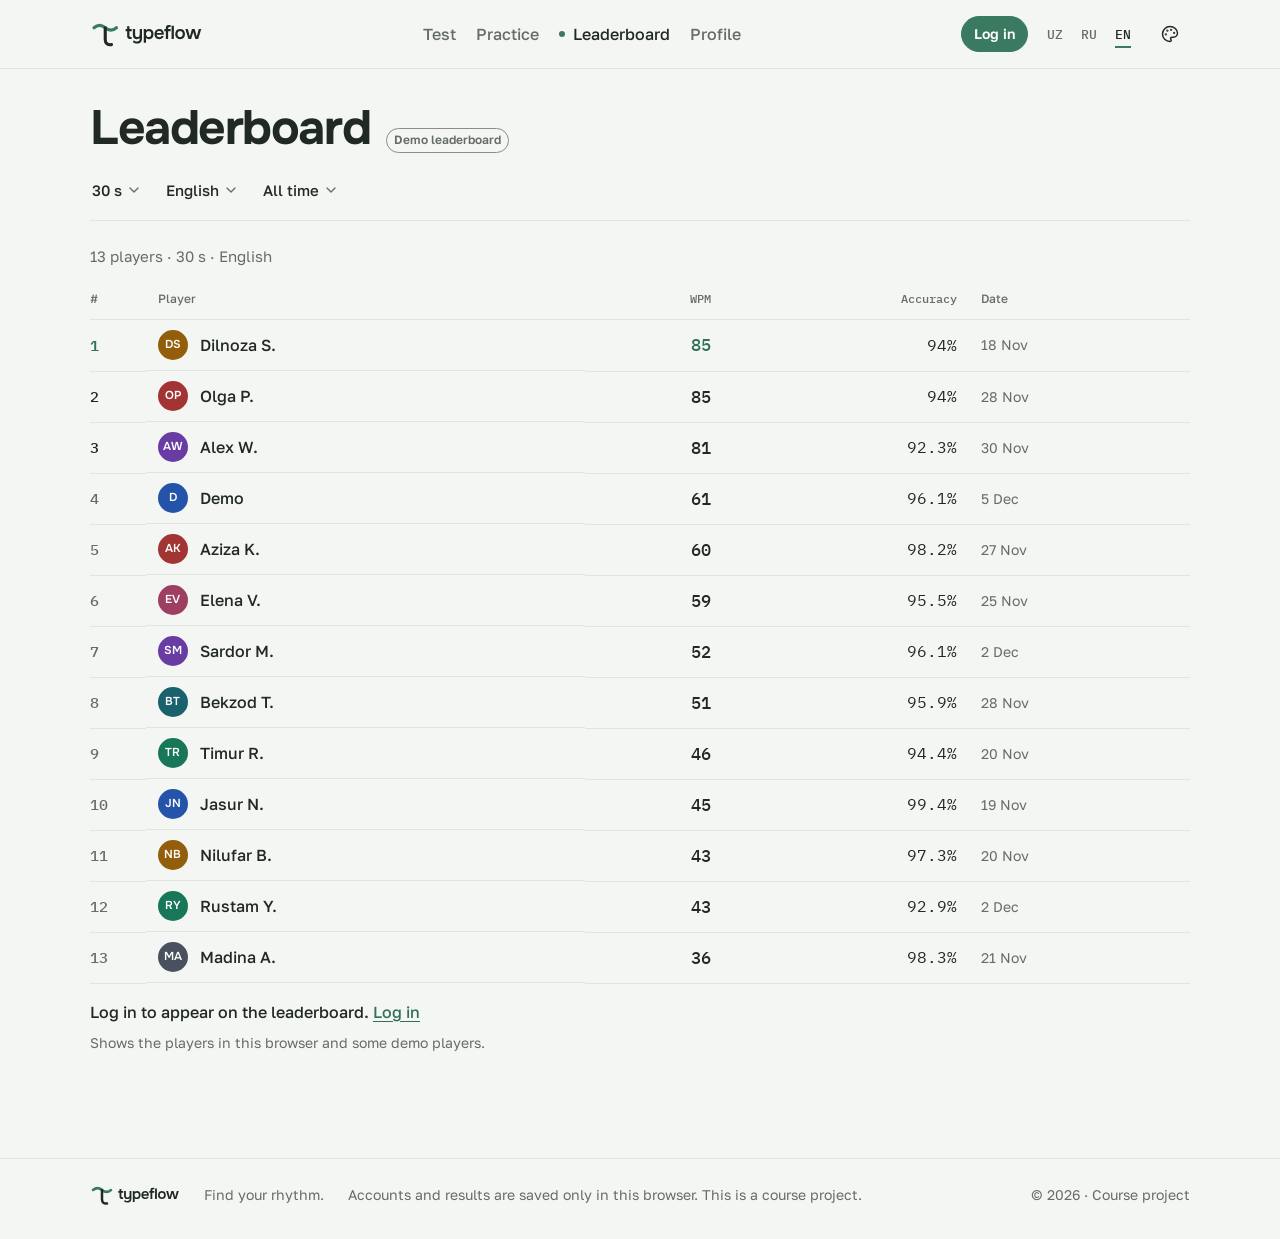
==== commit c29484cf: "Colour themes: Jade, Ocean, Dusk, Rose, Coral, Mono in light and dark, generated with contrast check" ====
--- a/leaderboard.html
+++ b/leaderboard.html
@@ -16,14 +16,18 @@
     try {
       var savedTheme = localStorage.getItem("typing:theme");
       document.documentElement.setAttribute("data-theme", savedTheme || (matchMedia("(prefers-color-scheme: dark)").matches ? "dark" : "light"));
+      var savedPalette = localStorage.getItem("typing:palette");
+      if (savedPalette) document.documentElement.setAttribute("data-palette", savedPalette);
     } catch (e) {}
   </script>
   <link rel="stylesheet" href="css/base.css">
   <link rel="stylesheet" href="css/site.css">
+  <link rel="stylesheet" href="css/palettes.css">
   <script defer src="js/core.js"></script>
   <script defer src="js/lang.js"></script>
   <script defer src="js/texts.js"></script>
   <script defer src="js/store.js"></script>
+  <script defer src="js/logo.js"></script>
   <script defer src="js/layout.js"></script>
   <script defer src="js/rhythm.js"></script>
   <script defer src="js/pages/leaderboard.js"></script>
--- a/css/base.css
+++ b/css/base.css
@@ -28,7 +28,7 @@
   --danger-soft: #f6e3e3;
 
   /* typing states */
-  --t-untyped: #666b67;      /* brief #A5AEA7 (1.9:1): the text you are about to type must be readable */
+  --t-untyped: #868d87;      /* brief #A5AEA7 (1.9:1). 3.1:1 passes AA for the typing text because it is large (24px+); kept light so typed vs untyped stays clear */
   --t-correct: #202923;
   --t-wrong: #a94044;
   --t-extra: #8d612a;
@@ -66,7 +66,7 @@
   --danger: #f08282;         /* brief #F08080 (4.49:1 on soft) */
   --danger-soft: #402729;
 
-  --t-untyped: #9ba59d;      /* brief #66756A (2.4:1) */
+  --t-untyped: #626c64;      /* brief #66756A (2.4:1); 3.1:1, large text */
   --t-correct: #e9f0ea;
   --t-wrong: #f08282;
   --t-extra: #e5bb78;
@@ -89,9 +89,13 @@
   --font-display: "Onest", system-ui, sans-serif;
   --font-body: "Golos Text", system-ui, -apple-system, "Segoe UI", Roboto, sans-serif;
   --font-mono: "IBM Plex Mono", ui-monospace, "SFMono-Regular", Consolas, monospace;
-  --r-main: 12px;
-  --r-ctl: 8px;
-  --r-badge: 5px;
+  /* Round, not boxy: controls and badges are pills, panels have soft corners.
+     (The brief said 12/8/5 px; changed 2026-11-21 because square corners
+     everywhere felt stiff.) */
+  --r-main: 16px;
+  --r-ctl: 999px;
+  --r-badge: 999px;
+  --r-soft: 12px;  /* for boxes with several lines of text */
   --s1: 4px; --s2: 8px; --s3: 12px; --s4: 16px; --s5: 20px; --s6: 24px; --s8: 32px; --s10: 40px; --s12: 48px; --s16: 64px;
   --ease: cubic-bezier(0.2, 0.7, 0.2, 1);
   --fast: 160ms;
@@ -196,7 +200,7 @@
 }
 .tip {
   position: absolute; left: -12px; bottom: calc(100% + 8px); z-index: 30; width: max-content; max-width: min(260px, 100vw - 120px);
-  padding: 8px 10px; border-radius: var(--r-ctl);
+  padding: 8px 12px; border-radius: var(--r-soft);
   background: var(--toast-bg); color: var(--toast-ink); font: 400 0.8125rem/1.45 var(--font-body); text-transform: none; letter-spacing: 0;
   opacity: 0; visibility: hidden; transition: opacity var(--fast) var(--ease); pointer-events: none;
 }
--- a/css/site.css
+++ b/css/site.css
@@ -1,17 +1,23 @@
 /* ==========================================================
    typeflow layout and pages. Tokens are in base.css.
-   An instrument, not a dashboard: one calm typing surface, numbers in
-   IBM Plex Mono, thin dividers instead of boxes, jade only where it
-   means something (active state, caret, your speed).
-   Signature: the Rhythm Line under the live stats, the results and
-   the profile (rhythm.js).
+
+   Idea: a printed score sheet, not an app dashboard.
+   - Menus are plain text; the chosen option is underlined in jade
+     (no pill groups, no toggle switches).
+   - The text you type sits on the page, marked by a jade margin rule
+     (no card, no blur).
+   - Numbers are IBM Plex Mono, written inline ("62 wpm"), not tiles.
+   - Signature: the Rhythm Line rides on a row of beat ticks that fill
+     as the test runs (rhythm.js draws the line, test.js sets --p).
+   - Thin rules separate sections; boxes only where something is
+     physical (keys, dialogs).
    ========================================================== */
 
 .container { width: min(100% - 32px, 1100px); margin-inline: auto; }
 @media (min-width: 768px) { .container { width: min(100% - 64px, 1100px); } }
 .page { padding-block: var(--s8) var(--s16); }
-.page h1 { font-size: clamp(1.9rem, 5vw, 2.6rem); font-weight: 700; margin-bottom: var(--s3); }
-.page-head { display: flex; flex-wrap: wrap; align-items: center; gap: var(--s2) var(--s4); margin-bottom: var(--s3); }
+.page h1 { font-size: clamp(2rem, 5.5vw, 3rem); font-weight: 700; letter-spacing: -0.03em; margin-bottom: var(--s3); }
+.page-head { display: flex; flex-wrap: wrap; align-items: baseline; gap: var(--s2) var(--s4); margin-bottom: var(--s3); }
 .page-head h1 { margin: 0; }
 .page-intro { color: var(--ink-2); max-width: 60ch; margin-bottom: var(--s6); }
 .section { padding-block: var(--s6); border-top: 1px solid var(--line); }
@@ -21,7 +27,7 @@
 .back-link { display: inline-flex; gap: 6px; padding: 6px 0; border: 0; background: none; color: var(--ink-2); font-weight: 500; cursor: pointer; text-decoration: none; }
 .back-link::before { content: "←"; }
 .back-link:hover { color: var(--accent-text); }
-.notice { padding: var(--s3) var(--s4); border-left: 3px solid var(--accent); background: var(--accent-soft); border-radius: 0 var(--r-ctl) var(--r-ctl) 0; color: var(--ink); }
+.notice { padding: var(--s2) 0 var(--s2) var(--s4); border-left: 3px solid var(--accent); color: var(--ink); }
 .empty { display: grid; gap: var(--s2); justify-items: start; padding: var(--s8) 0; }
 .empty h1, .empty h2 { font-size: 1.4rem; margin: 0; }
 .empty p { color: var(--ink-2); max-width: 46ch; }
@@ -30,117 +36,178 @@
 .table-wrap { overflow-x: auto; }
 .num { text-align: right; }
 
-/* logo files: theme and size */
-.logo-dark, .logo-mark { display: none; }
-:root[data-theme="dark"] .logo-light { display: none; }
-:root[data-theme="dark"] .logo-full.logo-dark { display: block; }
-.brand img, .footer-logo img { height: 30px; width: auto; }
+/* logo: drawn inline (js/logo.js), so it follows the colour theme */
+.logo-svg { display: block; height: 30px; width: auto; }
+.logo-wave { stroke: var(--accent); } .logo-stem { stroke: var(--ink); } .logo-word { fill: var(--ink); }
+.logo-mark { display: none; }
+.brand .logo-full { width: 113px; } .footer-logo .logo-full { height: 24px; width: 90px; }
+
+/* ---------- text menus (used for every choice on the site) ----------
+   Radios styled as words; the chosen one is ink with a jade underline. */
+.seg-radio { display: inline-flex; flex-wrap: wrap; gap: 0 var(--s4); }
+.seg-radio label {
+  position: relative; display: inline-flex; align-items: center; min-height: 36px; padding: 4px 0;
+  color: var(--ink-2); font-size: 0.9375rem; font-weight: 500; cursor: pointer; white-space: nowrap;
+  text-decoration: underline 2px transparent; text-underline-offset: 9px; transition: color var(--fast), text-decoration-color var(--fast) var(--ease);
+}
+.seg-radio label:hover { color: var(--ink); text-decoration-color: var(--line-strong); }
+.seg-radio input { position: absolute; opacity: 0; width: 1px; height: 1px; }
+.seg-radio label:has(input:checked) { color: var(--ink); text-decoration-color: var(--accent); }
+.seg-radio label:has(input:focus-visible) { outline: 2px solid var(--accent); outline-offset: 2px; border-radius: 3px; }
+
+/* on/off options as words with a small round dot (filled when on) */
+.toggle { display: inline-flex; align-items: center; gap: 7px; min-height: 40px; padding: 4px 0; font-size: 0.9375rem; font-weight: 500; color: var(--ink-2); cursor: pointer; }
+.toggle input { appearance: none; flex: none; width: 10px; height: 10px; margin: 0; border: 1.5px solid var(--line-strong); border-radius: 50%; background: transparent; cursor: pointer; transition: background-color var(--fast), border-color var(--fast); }
+.toggle input:checked { background: var(--accent); border-color: var(--accent); }
+.toggle:hover, .toggle:has(input:checked) { color: var(--ink); }
+.toggle:has(input:focus-visible) { outline: 2px solid var(--accent); outline-offset: 2px; border-radius: 6px; }
 
 /* ---------- header ---------- */
 .site-header { position: sticky; top: 0; z-index: 40; background: var(--bg); border-bottom: 1px solid var(--line); }
 .header-bar { display: flex; align-items: center; justify-content: space-between; gap: var(--s4); min-height: var(--header-h); }
 .brand { display: inline-flex; padding: 4px 0; border-radius: 6px; }
-.header-tools { display: flex; align-items: center; gap: var(--s2); }
-.user-chip { display: inline-flex; align-items: center; gap: var(--s2); padding: 3px 10px 3px 3px; border: 1px solid var(--line); border-radius: 999px; color: var(--ink); text-decoration: none; transition: border-color var(--fast); }
-.user-chip:hover { border-color: var(--line-strong); color: var(--ink); }
-.user-chip[aria-current="page"] { border-color: var(--accent); }
+.header-tools { display: flex; align-items: center; gap: var(--s3); }
+.user-chip { display: inline-flex; align-items: center; gap: var(--s2); padding: 4px 0; border-radius: 6px; color: var(--ink); text-decoration: none; }
+.user-chip:hover .user-name, .user-chip[aria-current="page"] .user-name { text-decoration: underline 2px var(--accent); text-underline-offset: 6px; }
 .user-name { max-width: 12ch; overflow: hidden; text-overflow: ellipsis; white-space: nowrap; font-weight: 500; font-size: 0.9375rem; }
-.seg { display: inline-flex; gap: 2px; padding: 3px; border: 1px solid var(--line); border-radius: var(--r-ctl); }
-.seg button { min-width: 34px; min-height: 32px; padding: 2px 6px; border: 0; border-radius: 5px; background: transparent; color: var(--ink-2); font: 500 0.78rem/1 var(--font-mono); }
+/* language: three words, the chosen one underlined */
+.seg { display: inline-flex; gap: var(--s1); }
+.seg button { min-width: 30px; min-height: 36px; padding: 2px 4px; border: 0; border-radius: 3px; background: transparent; color: var(--ink-2); font: 500 0.8125rem/1 var(--font-mono); text-decoration: underline 2px transparent; text-underline-offset: 7px; }
 .seg button:hover { color: var(--ink); }
-.seg button[aria-pressed="true"] { background: var(--ink); color: var(--bg); }
-#themeToggle .icon-moon { display: none; }
-:root[data-theme="dark"] #themeToggle .icon-sun { display: none; }
-:root[data-theme="dark"] #themeToggle .icon-moon { display: block; }
+.seg button[aria-pressed="true"] { color: var(--ink); text-decoration-color: var(--accent); }
+/* colour theme menu (layout.js) */
+.theme-pick { position: relative; }
+#themeBtn { border-color: transparent; } #themeBtn:hover, #themeBtn[aria-expanded="true"] { border-color: var(--line); background: transparent; }
+.theme-menu { position: absolute; right: 0; top: calc(100% + 6px); z-index: 50; width: 224px; padding: 8px; background: var(--surface); border: 1px solid var(--line); border-radius: var(--r-soft); box-shadow: var(--shadow-pop); animation: rise 0.14s var(--ease); }
+.theme-menu-title { padding: 4px 8px; font-size: 0.75rem; color: var(--ink-2); }
+.theme-modes { display: grid; grid-template-columns: 1fr 1fr; gap: 4px; margin-bottom: 6px; }
+.theme-mode, .theme-opt { display: flex; align-items: center; gap: 8px; width: 100%; min-height: 40px; padding: 6px 10px; border: 0; border-radius: 8px; background: transparent; color: var(--ink-2); font-size: 0.9375rem; font-weight: 500; text-align: left; }
+.theme-mode:hover, .theme-opt:hover { background: var(--raised); color: var(--ink); }
+.theme-mode[aria-pressed="true"], .theme-opt[aria-pressed="true"] { background: var(--accent-soft); color: var(--ink); }
+.theme-opt[aria-pressed="true"]::after { content: ""; margin-left: auto; width: 7px; height: 7px; border-radius: 50%; background: var(--accent); }
+/* swatch: a circle in the theme page colour with its accent as a dot */
+.theme-swatch { display: grid; place-items: center; flex: none; width: 22px; height: 22px; border-radius: 50%; background: var(--sw-bg); box-shadow: inset 0 0 0 1.5px var(--sw-ink); }
+.theme-swatch span { width: 9px; height: 9px; border-radius: 50%; background: var(--sw-accent); }
 
 @media (min-width: 961px) {
-  .site-nav ul { display: flex; gap: var(--s1); }
-  .site-nav a { display: inline-flex; align-items: center; gap: 7px; padding: 8px 12px; color: var(--ink-2); text-decoration: none; font-weight: 500; border-radius: var(--r-ctl); transition: color var(--fast), background-color var(--fast); }
-  .site-nav a:hover { color: var(--ink); background: var(--raised); }
-  .site-nav a[aria-current="page"] { color: var(--ink); box-shadow: inset 0 -2px 0 var(--accent); border-radius: 0; }
-  .site-nav a[aria-current="page"] .icon { color: var(--accent-text); }
+  .site-nav ul { display: flex; gap: var(--s5); }
+  .site-nav .icon { display: none; } /* words only on wide screens */
+  .site-nav a { display: inline-flex; align-items: center; gap: 8px; padding: 8px 0; color: var(--ink-2); text-decoration: none; font-weight: 500; transition: color var(--fast); }
+  .site-nav a:hover { color: var(--ink); }
+  .site-nav a[aria-current="page"] { color: var(--ink); }
+  .site-nav a[aria-current="page"]::before { content: ""; width: 6px; height: 6px; border-radius: 50%; background: var(--accent); }
 }
 /* Phones and tablets: a compact header and a bottom tab bar. */
 @media (max-width: 960px) {
   :root { --header-h: 56px; }
   body.has-tabbar { --tabbar-h: calc(60px + env(safe-area-inset-bottom, 0px)); padding-bottom: var(--tabbar-h); }
-  .site-nav { position: fixed; left: 0; right: 0; bottom: 0; z-index: 45; height: var(--tabbar-h); padding-bottom: env(safe-area-inset-bottom, 0px); background: var(--surface); border-top: 1px solid var(--line); }
+  .site-nav { position: fixed; left: 0; right: 0; bottom: 0; z-index: 45; height: var(--tabbar-h); padding-bottom: env(safe-area-inset-bottom, 0px); background: var(--bg); border-top: 1px solid var(--line); }
   .site-nav ul { display: grid; grid-template-columns: repeat(4, minmax(0, 1fr)); height: 60px; }
   .site-nav a { position: relative; display: grid; justify-items: center; align-content: center; gap: 3px; height: 100%; color: var(--ink-2); text-decoration: none; font-size: 0.6875rem; font-weight: 500; }
   .site-nav a[aria-current="page"] { color: var(--ink); }
   .site-nav a[aria-current="page"] .icon { color: var(--accent-text); }
-  .site-nav a[aria-current="page"]::before { content: ""; position: absolute; top: 0; left: 30%; right: 30%; height: 2px; background: var(--accent); }
+  .site-nav a[aria-current="page"]::before { content: ""; position: absolute; top: -1px; left: 50%; width: 6px; height: 6px; margin-left: -3px; border-radius: 50%; background: var(--accent); transform: translateY(-50%); }
   .user-name { display: none; }
-  .user-chip { padding: 3px; }
 }
 @media (max-width: 420px) {
-  .brand .logo-full { display: none !important; }
-  .brand .logo-mark.logo-light { display: block; }
-  :root[data-theme="dark"] .brand .logo-mark.logo-light { display: none; }
-  :root[data-theme="dark"] .brand .logo-mark.logo-dark { display: block; }
+  .header-tools { gap: var(--s1); }
+  .brand .logo-full { display: none; }
+  .brand .logo-mark { display: block; height: 32px; width: 32px; }
 }
 
 /* ---------- footer ---------- */
-.site-footer { margin-top: var(--s10); border-top: 1px solid var(--line); padding-block: var(--s8); color: var(--ink-2); font-size: 0.9375rem; }
-.footer-inner { display: grid; gap: var(--s2); justify-items: start; }
-.footer-logo { margin-bottom: var(--s1); }
-.footer-copy { font-size: 0.8125rem; }
+.site-footer { margin-top: var(--s10); border-top: 1px solid var(--line); padding-block: var(--s6) var(--s8); color: var(--ink-2); font-size: 0.875rem; }
+.footer-inner { display: flex; flex-wrap: wrap; align-items: center; gap: var(--s2) var(--s6); }
+
+.footer-copy { margin-left: auto; }
+@media (max-width: 760px) { .footer-inner { display: grid; justify-items: start; } .footer-copy { margin-left: 0; } }
 
 /* ---------- avatars ---------- */
-.avatar { display: inline-grid; place-items: center; flex: none; border-radius: 50%; background: var(--av); color: #fff; font: 600 0.8rem/1 var(--font-display); letter-spacing: 0.02em; }
+.avatar { display: inline-grid; place-items: center; flex: none; border-radius: 50%; background: color-mix(in srgb, var(--av) 76%, #000); color: #fff; font: 600 0.8rem/1 var(--font-display); /* darkened so white initials pass AA */ letter-spacing: 0.02em; }
 .avatar-sm { width: 30px; height: 30px; font-size: 0.72rem; }
 .avatar-md { width: 40px; height: 40px; }
-.avatar-lg { width: 76px; height: 76px; font-size: 1.6rem; }
-
-/* ---------- segmented controls (radios) and toggles ---------- */
-.options { display: flex; flex-wrap: wrap; align-items: flex-end; gap: var(--s3) var(--s5); padding-bottom: var(--s4); margin-bottom: var(--s6); border-bottom: 1px solid var(--line); transition: opacity 0.2s var(--ease); }
-.opt-group legend { font-size: 0.75rem; font-weight: 500; color: var(--ink-2); margin-bottom: 6px; }
-.seg-radio { display: inline-flex; flex-wrap: wrap; gap: 2px; padding: 3px; border-radius: var(--r-ctl); background: var(--raised); }
-.seg-radio label { position: relative; display: inline-flex; align-items: center; min-height: 34px; padding: 4px 11px; border-radius: 6px; color: var(--ink-2); font-size: 0.875rem; font-weight: 500; cursor: pointer; transition: color var(--fast), background-color var(--fast); white-space: nowrap; }
-.seg-radio label:hover { color: var(--ink); }
-.seg-radio input { position: absolute; opacity: 0; width: 1px; height: 1px; }
-.seg-radio label:has(input:checked) { background: var(--surface); color: var(--ink); box-shadow: 0 0 0 1px var(--line); }
-.seg-radio label:has(input:focus-visible) { outline: 2px solid var(--accent); outline-offset: 1px; }
-.opt-mode .seg-radio label:nth-child(5) { margin-left: 8px; } /* gap between time and word modes */
-.opt-mode .seg-radio label:nth-child(5)::before { content: ""; position: absolute; left: -6px; top: 8px; bottom: 8px; width: 1px; background: var(--line-strong); }
-.opt-extras { display: flex; flex-wrap: wrap; gap: var(--s2); align-items: center; }
-.opt-extras legend { width: 100%; }
-.toggle { position: relative; display: inline-flex; align-items: center; gap: var(--s2); min-height: 34px; padding: 4px 12px 4px 8px; border-radius: var(--r-ctl); border: 1px solid var(--line); font-size: 0.875rem; color: var(--ink-2); cursor: pointer; }
-.toggle input { appearance: none; margin: 0; width: 28px; height: 16px; border-radius: 8px; background: var(--line-strong); position: relative; cursor: pointer; transition: background-color var(--fast); flex: none; }
-.toggle input::after { content: ""; position: absolute; top: 2px; left: 2px; width: 12px; height: 12px; border-radius: 50%; background: var(--surface); transition: transform var(--fast) var(--ease); }
-.toggle input:checked { background: var(--accent); }
-.toggle input:checked::after { transform: translateX(12px); }
-.toggle:has(input:checked) { color: var(--ink); border-color: var(--line-strong); }
-.toggle:has(input:focus-visible) { outline: 2px solid var(--accent); outline-offset: 1px; }
+.avatar-lg { width: 72px; height: 72px; font-size: 1.6rem; }
+
+/* ---------- option bar (test and leaderboard) ----------
+   One short line: "30 s ⌄  English ⌄  Words ⌄  · punctuation · numbers".
+   Each value opens a small menu with the real radio buttons (Site.picks). */
+.options { position: relative; display: flex; flex-wrap: wrap; align-items: center; gap: 0 var(--s5); padding-bottom: var(--s2); margin-bottom: var(--s6); border-bottom: 1px solid var(--line); transition: opacity 0.2s var(--ease); }
+.pick { position: relative; }
+.pick-btn { display: inline-flex; align-items: center; gap: 4px; min-height: 44px; padding: 4px 2px; border: 0; border-radius: 8px; background: none; color: var(--ink); font-size: 0.9375rem; font-weight: 500; }
+.pick-btn .icon { color: var(--ink-2); transition: transform var(--fast) var(--ease); }
+.pick-btn:hover .pick-value { text-decoration: underline 2px var(--line-strong); text-underline-offset: 6px; }
+.pick-btn[aria-expanded="true"] .icon { transform: rotate(180deg); }
+.pick-menu {
+  position: absolute; top: calc(100% + 4px); left: -10px; z-index: 35; min-width: 200px; padding: 6px;
+  background: var(--surface); border: 1px solid var(--line); border-radius: var(--r-soft); box-shadow: var(--shadow-pop);
+  animation: rise 0.14s var(--ease);
+}
+.pick-menu legend { float: left; width: 100%; padding: 6px 10px 4px; font-size: 0.75rem; color: var(--ink-2); }
+.pick-menu .seg-radio { clear: both; display: grid; gap: 1px; }
+.pick-menu .seg-radio label { display: flex; justify-content: space-between; gap: var(--s4); min-height: 40px; padding: 6px 10px; border-radius: 8px; text-decoration: none; }
+.pick-menu .seg-radio label:hover { background: var(--raised); }
+.pick-menu .seg-radio label:has(input:checked) { color: var(--ink); background: var(--accent-soft); }
+.pick-menu .seg-radio label:has(input:checked)::after { content: ""; align-self: center; width: 7px; height: 7px; border-radius: 50%; background: var(--accent); }
+.pick-menu.opt-mode .seg-radio label:nth-child(5) { margin: 7px 0 0; } /* a line between time and word modes */
+.pick-menu.opt-mode .seg-radio label:nth-child(5)::before { content: ""; position: absolute; left: 10px; right: 10px; top: -4px; bottom: auto; width: auto; height: 1px; background: var(--line); }
+.opt-extras { display: flex; gap: var(--s4); }
+@media (max-width: 600px) {
+  .options { gap: 0 var(--s4); }
+  .pick { position: static; } /* menus open full width under the bar */
+  .pick-menu { left: 0; right: 0; }
+}
+/* a group of radios that is not a menu (practice page): label on the left */
+.opt-group:not(.pick-menu) legend { float: left; width: 8.5rem; padding-top: 9px; font-size: 0.8125rem; color: var(--ink-2); }
+.opt-group:not(.pick-menu) .seg-radio { display: flex; }
 body.is-typing .options { opacity: 0.2; pointer-events: none; } /* stays in place: no layout jump */
 
-/* ---------- live stats + Rhythm Line ---------- */
+/* ---------- test: live numbers, written inline ---------- */
 .test-area { display: grid; }
-.live { display: flex; align-items: flex-end; gap: var(--s8); }
-.live-stat { display: grid; gap: 2px; }
-.live-label { display: inline-flex; align-items: center; gap: 6px; font-size: 0.75rem; color: var(--ink-2); }
-.live-num { font: 500 1.5rem/1 var(--font-mono); font-variant-numeric: tabular-nums; color: var(--ink); min-width: 3ch; }
-.live-main .live-num { font-size: 2.4rem; color: var(--accent-text); }
-.rhythm { height: 28px; margin-block: var(--s2) var(--s1); }
-.rhythm svg { width: 100%; height: 100%; display: block; overflow: visible; }
-.rhythm-path { stroke: var(--accent); stroke-width: 1.5; stroke-linecap: round; opacity: 0.85; transition: opacity 0.4s var(--ease); }
+.live { display: flex; flex-wrap: wrap; align-items: baseline; gap: var(--s2) var(--s6); }
+.live-stat { display: inline-flex; flex-direction: row-reverse; justify-content: flex-end; align-items: baseline; gap: 6px; }
+.live-label { display: inline-flex; align-items: center; gap: 6px; font-size: 0.8125rem; color: var(--ink-2); }
+.live-num { font: 500 1.375rem/1 var(--font-mono); font-variant-numeric: tabular-nums; color: var(--ink); }
+.live-main { margin-right: var(--s2); }
+/* Speed and accuracy appear once you start typing (no empty dashes before). */
+body:not(.is-typing) .test-page .live-stat:not(.live-main) { visibility: hidden; }
+.live-main .live-num { font-size: clamp(2.5rem, 8vw, 3.5rem); letter-spacing: -0.04em; color: var(--accent-text); }
+
+/* ---------- Rhythm Line on beat ticks ----------
+   --n beats (ticks), --p how much of the test is done (0..1). */
+.rhythm {
+  --n: 30; --p: 0;
+  position: relative; height: 36px; margin-block: var(--s3) var(--s5);
+  background: repeating-linear-gradient(to right, var(--line-strong) 0 1px, transparent 1px calc(100% / var(--n))) left bottom / 100% 6px no-repeat;
+}
+.rhythm::before {
+  content: ""; position: absolute; left: 0; right: 0; bottom: 0; height: 6px;
+  background: repeating-linear-gradient(to right, var(--accent) 0 2px, transparent 2px calc(100% / var(--n)));
+  clip-path: inset(0 calc((1 - var(--p)) * 100%) 0 0); /* only the beats already played */
+  transition: clip-path 0.25s linear;
+}
+.rhythm svg { position: absolute; inset: 0 0 8px; width: 100%; height: calc(100% - 8px); display: block; overflow: visible; }
+.rhythm-path { stroke: var(--accent); stroke-width: 1.5; stroke-linecap: round; opacity: 0.9; transition: opacity 0.4s var(--ease); }
+.rhythm.is-static { background: none; height: 28px; }
+.rhythm.is-static::before { display: none; }
+.rhythm.is-static svg { inset: 0; height: 100%; }
 .rhythm.is-static .rhythm-path { stroke: var(--line-strong); opacity: 1; }
-.results .rhythm.is-static .rhythm-path, .profile-rhythm .rhythm-path { stroke: var(--accent); opacity: 0.6; }
-.ready-hint { font-size: 0.875rem; color: var(--ink-2); margin-bottom: var(--s2); min-height: 1.4em; }
-
-/* ---------- the typing surface ---------- */
-.typing-box {
-  position: relative; padding: var(--s6) var(--s6) var(--s5); border-radius: var(--r-main);
-  background: var(--surface); border: 1px solid var(--line); cursor: text;
+.results .rhythm.is-static .rhythm-path, #profRhythm .rhythm-path { stroke: var(--accent); opacity: 0.7; }
+.ready-hint { font-size: 0.875rem; color: var(--ink-2); margin-bottom: var(--s3); min-height: 1.4em; }
+
+/* ---------- test: the text, on the page with a margin rule ---------- */
+.typing-box { position: relative; padding: 2px 0 2px var(--s5); cursor: text; }
+.typing-box::before {
+  content: ""; position: absolute; left: 0; top: 6px; height: calc(3 * 1.75em); width: 3px; border-radius: 2px;
+  font-size: clamp(1.5rem, 5vw, 2rem); background: var(--accent); transition: background-color 0.2s var(--ease);
 }
 .words {
   position: relative; display: flex; flex-wrap: wrap; align-content: flex-start; column-gap: 0.62em;
   height: calc(3 * 1.75em); overflow: hidden;
-  font: 400 clamp(1.1875rem, 4.6vw, 1.625rem)/1.75 var(--font-mono); letter-spacing: 0.01em;
-  transition: filter 0.2s var(--ease), opacity 0.2s var(--ease);
-}
-.word { display: flex; position: relative; border-radius: 4px; transition: background-color var(--fast) var(--ease); }
-.word.is-current { background: var(--t-current); box-shadow: 0 0 0 0.12em var(--t-current); }
+  font: 400 clamp(1.5rem, 5vw, 2rem)/1.75 var(--font-mono); /* 24px+ everywhere: large text */ letter-spacing: 0.005em;
+  transition: opacity 0.2s var(--ease);
+}
+.word { display: flex; position: relative; }
+.word.is-current { box-shadow: inset 0 -2px 0 var(--line); }
 .ch { color: var(--t-untyped); }
 .ch.ok { color: var(--t-correct); font-weight: 500; }
 .ch.bad { color: var(--t-wrong); font-weight: 500; text-decoration: underline 2px var(--t-wrong); text-underline-offset: 0.18em; }
@@ -154,54 +221,51 @@
 body.is-typing .caret { animation: none; } /* steady while typing, blinks when waiting */
 @keyframes blink { 0%, 45% { opacity: 1; } 55%, 100% { opacity: 0.15; } }
 .type-input { position: absolute; inset: 0; width: 100%; height: 100%; opacity: 0; font-size: 16px; border: 0; padding: 0; cursor: text; }
-.focus-hint {
-  position: absolute; inset: 0; display: none; place-items: center; padding: var(--s4); text-align: center;
-  border-radius: var(--r-main); color: var(--ink); font-weight: 500; pointer-events: none;
-}
-.typing-box.is-blurred .words { filter: blur(3px); opacity: 0.45; }
+/* not focused: the rule turns grey, the text fades a little and a line says what to do */
+.focus-hint { display: none; margin-top: var(--s3); color: var(--ink-2); font-size: 0.9375rem; font-weight: 500; pointer-events: none; }
+.typing-box.is-blurred::before { background: var(--line-strong); }
+.typing-box.is-blurred .words { opacity: 0.55; }
 .typing-box.is-blurred .caret { opacity: 0; }
-.typing-box.is-blurred .focus-hint { display: grid; }
+.typing-box.is-blurred .focus-hint { display: block; }
 .typing-box.is-paused .focus-hint { color: var(--accent-text); }
-.typing-box.is-paused .focus-hint::before { content: "❚❚"; display: block; margin-bottom: 6px; font-size: 1.1rem; letter-spacing: -0.1em; }
-.test-actions { display: flex; flex-wrap: wrap; align-items: center; justify-content: space-between; gap: var(--s3); margin-top: var(--s4); }
+.test-actions { display: flex; flex-wrap: wrap; align-items: center; justify-content: space-between; gap: var(--s3); margin-top: var(--s6); padding-top: var(--s4); border-top: 1px solid var(--line); }
 .test-actions .hint { font-size: 0.8125rem; }
 @media (max-width: 760px) {
-  .typing-box { padding: var(--s4); }
-  .live { gap: var(--s5); }
-  .live-main .live-num { font-size: 2rem; }
-  .options { gap: var(--s3); }
+  .typing-box { padding-left: var(--s4); }
+  .test-actions .hint { display: none; } /* keyboard shortcuts mean little on a phone */
 }
 
 /* ---------- results ---------- */
 .results { display: grid; gap: var(--s5); animation: rise 0.22s var(--ease); }
 .results h2 { font-size: 1rem; font-weight: 600; color: var(--ink-2); }
 .results h2:focus { outline: none; }
-.pb-badge { justify-self: start; display: inline-flex; align-items: center; gap: 6px; padding: 4px 10px; border-radius: var(--r-badge); background: var(--accent-soft); color: var(--accent-text); font-weight: 600; font-size: 0.875rem; }
+.pb-badge { justify-self: start; display: inline-flex; align-items: center; gap: 6px; color: var(--accent-text); font-weight: 600; }
 .pb-badge::before { content: "★"; }
-.res-main { display: flex; flex-wrap: wrap; gap: var(--s6) var(--s12); }
-.res-big { display: grid; gap: 2px; }
+.res-main { display: flex; flex-wrap: wrap; align-items: flex-end; gap: var(--s4) var(--s12); }
+.res-big { display: grid; gap: 4px; }
 .res-label { display: inline-flex; align-items: center; gap: 6px; font-size: 0.8125rem; color: var(--ink-2); }
-.res-value { font: 500 clamp(3.4rem, 12vw, 5.2rem)/1 var(--font-mono); font-variant-numeric: tabular-nums; letter-spacing: -0.03em; }
+.res-value { font: 500 clamp(3.6rem, 13vw, 6rem)/0.9 var(--font-mono); font-variant-numeric: tabular-nums; letter-spacing: -0.05em; }
 .res-big:first-child .res-value { color: var(--accent-text); }
 .res-stats { display: grid; grid-template-columns: repeat(2, minmax(0, 1fr)); border-block: 1px solid var(--line); margin: 0; }
 .res-stats div { padding: var(--s3) var(--s4) var(--s3) 0; }
 .res-stats dt { font-size: 0.8125rem; color: var(--ink-2); }
 .res-stats dd { margin: 2px 0 0; font: 500 1.125rem var(--font-mono); font-variant-numeric: tabular-nums; }
 @media (min-width: 760px) { .res-stats { grid-template-columns: repeat(5, minmax(0, 1fr)); } .res-stats div + div { padding-left: var(--s4); border-left: 1px solid var(--line); } }
-.res-chart .chart-box { padding: var(--s4); border: 1px solid var(--line); border-radius: var(--r-main); background: var(--surface); }
+.res-stats div:last-child dd { font: 500 1rem var(--font-body); } /* "10 words · English" is words, not a number */
+@media (max-width: 759px) { .res-stats div:last-child { grid-column: 1 / -1; } }
 .res-actions { display: flex; flex-wrap: wrap; gap: var(--s2); }
 
-/* ---------- charts (charts.js) ---------- */
+/* ---------- charts (charts.js): no boxes, just the plot ---------- */
 .chart-wrap { position: relative; }
 .chart { width: 100%; height: auto; overflow: visible; }
 .chart .grid line { stroke: var(--chart-grid); }
 .chart text { fill: var(--ink-2); font: 11px var(--font-mono); }
 .chart .line { stroke: var(--chart-wpm); stroke-width: 2; stroke-linejoin: round; stroke-dasharray: 1400; stroke-dashoffset: 1400; animation: draw 0.7s var(--ease) forwards; }
 @keyframes draw { to { stroke-dashoffset: 0; } }
-.chart .dot { fill: var(--surface); stroke: var(--chart-wpm); stroke-width: 2; }
+.chart .dot { fill: var(--bg); stroke: var(--chart-wpm); stroke-width: 2; }
 .chart .bar { fill: var(--chart-wpm); }
 .chart .mark:focus { outline: none; stroke: var(--ink); stroke-width: 2.5; }
-.chart-tip { position: absolute; transform: translate(-50%, calc(-100% - 8px)); padding: 4px 8px; border-radius: 6px; background: var(--toast-bg); color: var(--toast-ink); font: 500 0.78rem var(--font-mono); white-space: nowrap; pointer-events: none; z-index: 2; }
+.chart-tip { position: absolute; transform: translate(-50%, calc(-100% - 8px)); padding: 4px 8px; border-radius: var(--r-badge); background: var(--toast-bg); color: var(--toast-ink); font: 500 0.78rem var(--font-mono); white-space: nowrap; pointer-events: none; z-index: 2; }
 .chart-table { margin-top: var(--s3); font-size: 0.875rem; }
 .chart-table summary { cursor: pointer; color: var(--accent-text); }
 .chart-table table { width: 100%; margin-top: var(--s2); }
@@ -215,61 +279,65 @@
 .lesson-list { border-top: 1px solid var(--line); counter-reset: lesson; }
 .lesson-list li { counter-increment: lesson; }
 .lesson-card {
-  display: grid; grid-template-columns: 2.2em minmax(0, 1fr) auto; grid-template-areas: "n name status" "n keys status";
-  column-gap: var(--s3); align-items: center; width: 100%; padding: var(--s3) var(--s2); text-align: left;
-  border: 0; border-bottom: 1px solid var(--line); background: transparent; color: var(--ink); transition: background-color var(--fast);
+  display: grid; grid-template-columns: 2.4em minmax(0, 1fr) auto; grid-template-areas: "n name status" "n keys status";
+  column-gap: var(--s3); align-items: center; width: 100%; padding: var(--s3) 0; text-align: left;
+  border: 0; border-bottom: 1px solid var(--line); background: transparent; color: var(--ink); transition: color var(--fast);
 }
 .lesson-card::before { content: counter(lesson, decimal-leading-zero); grid-area: n; font: 500 0.875rem var(--font-mono); color: var(--ink-2); }
-.lesson-card:hover { background: var(--surface); }
-.lesson-name { grid-area: name; font-weight: 600; }
+.lesson-card:hover .lesson-name { text-decoration: underline 2px var(--accent); text-underline-offset: 5px; }
+.lesson-name { grid-area: name; justify-self: start; font-weight: 600; }
 .lesson-keys { grid-area: keys; font: 400 0.8125rem var(--font-mono); color: var(--ink-2); overflow-wrap: anywhere; }
 .lesson-status { grid-area: status; display: inline-flex; align-items: center; gap: 4px; font-size: 0.8125rem; color: var(--ink-2); white-space: nowrap; }
 .lesson-card.is-passed .lesson-status { color: var(--ok); font-weight: 600; }
 .lesson { display: grid; gap: var(--s2); }
-.lesson h2 { font-size: 1.5rem; }
+.lesson h2 { font-size: 1.75rem; letter-spacing: -0.02em; }
 .lesson h2:focus { outline: none; }
-.kbd { display: grid; gap: 6px; justify-items: center; margin-top: var(--s5); user-select: none; }
+.kbd { display: grid; gap: 6px; justify-items: center; margin-top: var(--s6); user-select: none; }
 .kbd-row { display: flex; gap: 5px; }
 .kbd-row:nth-child(3) { margin-left: 0.6em; }
 .kbd-row:nth-child(4) { margin-left: 1.6em; }
 .key {
   min-width: clamp(22px, 6.6vw, 42px); height: clamp(32px, 8vw, 42px); display: grid; place-items: center; padding-inline: 2px;
-  border: 1px solid var(--line); border-radius: 6px; background: var(--surface); color: var(--ink-2);
+  border: 1px solid var(--line); border-bottom-width: 2px; border-radius: 9px; background: var(--surface); color: var(--ink-2);
   font: 400 clamp(0.75rem, 2.6vw, 0.95rem) var(--font-mono); transition: background-color 90ms, color 90ms, border-color 90ms;
 }
 .key.is-lesson { border-color: var(--line-strong); color: var(--ink); }
 .key.is-next { background: var(--accent); border-color: var(--accent); color: var(--on-accent); font-weight: 500; }
 .key-space { min-width: min(58vw, 300px); font-size: 0.75rem; }
-.lesson-done { display: grid; gap: 2px; padding: var(--s3) var(--s4); border-radius: 0 var(--r-ctl) var(--r-ctl) 0; margin-top: var(--s4); }
-.lesson-done.is-pass { border-left: 3px solid var(--ok); background: var(--accent-soft); }
-.lesson-done.is-fail { border-left: 3px solid var(--warn); background: var(--raised); }
+.lesson-done { display: grid; gap: 2px; padding: var(--s2) 0 var(--s2) var(--s4); margin-top: var(--s4); }
+.lesson-done.is-pass { border-left: 3px solid var(--ok); }
+.lesson-done.is-fail { border-left: 3px solid var(--warn); }
 
 /* ---------- leaderboard ---------- */
-.demo-badge { padding: 3px 8px; border-radius: var(--r-badge); border: 1px solid var(--line-strong); color: var(--ink-2); font-size: 0.75rem; font-weight: 600; }
+.demo-badge { padding: 2px 7px; border-radius: var(--r-badge); border: 1px solid var(--line-strong); color: var(--ink-2); font-size: 0.75rem; font-weight: 600; }
 .board { width: 100%; }
 .board th, .board td { padding: 10px 12px; border-bottom: 1px solid var(--line); text-align: left; }
+.board th:first-child, .board td:first-child { padding-left: 0; }
 .board thead th { font-size: 0.75rem; font-weight: 500; color: var(--ink-2); }
 .board thead th.num { text-align: right; }
 .board .rank { width: 3.5em; }
-.rank-num { display: inline-grid; place-items: center; width: 28px; height: 28px; border-radius: 50%; font: 500 0.875rem var(--font-mono); color: var(--ink-2); }
-.board .top-1 .rank-num { background: var(--accent); color: var(--on-accent); }
-.board .top-2 .rank-num, .board .top-3 .rank-num { box-shadow: inset 0 0 0 1.5px var(--accent); color: var(--accent-text); }
+.rank-num { font: 500 0.9375rem var(--font-mono); color: var(--ink-2); }
+.board .top-1 .rank-num, .board .top-2 .rank-num, .board .top-3 .rank-num { color: var(--ink); }
+.board .top-1 .rank-num { color: var(--accent-text); font-weight: 600; }
 .board .player { display: flex; align-items: center; gap: var(--s3); font-weight: 500; }
 .player-name { overflow: hidden; text-overflow: ellipsis; white-space: nowrap; }
 .you-tag { padding: 1px 6px; border-radius: var(--r-badge); background: var(--accent); color: var(--on-accent); font-size: 0.7rem; font-weight: 600; }
-.board tr.is-me { background: var(--accent-soft); }
-.board td.num { font-family: var(--font-mono); font-variant-numeric: tabular-nums; }
+.board tr.is-me td { background: var(--accent-soft); }
+.board td.num { font-family: var(--font-mono); font-variant-numeric: tabular-nums; text-align: right; }
 .board .wpm { font-weight: 500; color: var(--ink); font-size: 1.05rem; }
+.board .top-1 .wpm { color: var(--accent-text); }
 .board .date { color: var(--ink-2); font-size: 0.875rem; }
 .board .gap td { text-align: center; color: var(--ink-2); padding-block: 4px; }
 .you-line { margin-block: var(--s4) var(--s2); font-weight: 500; }
 /* Phones: compact rows instead of a wide table */
 @media (max-width: 600px) {
   .board thead { position: absolute; width: 1px; height: 1px; overflow: hidden; clip: rect(0 0 0 0); }
-  .board tbody tr { display: grid; grid-template-columns: 40px minmax(0, 1fr) auto; grid-template-areas: "rank player wpm" "rank player meta"; align-items: center; padding: 8px 0; border-bottom: 1px solid var(--line); }
+  .board tbody tr { display: grid; grid-template-columns: 34px minmax(0, 1fr) auto; grid-template-areas: "rank player wpm" "rank player meta"; align-items: center; padding: 8px 0; border-bottom: 1px solid var(--line); }
+  .board tbody tr.is-me { background: var(--accent-soft); }
+  .board tr.is-me td { background: none; }
   .board tbody tr.gap { display: block; }
   .board td, .board th { border: 0; padding: 0 8px 0 0; }
-  .board .rank { grid-area: rank; width: auto; }
+  .board .rank { grid-area: rank; width: auto; padding-left: 2px; }
   .board .player { grid-area: player; }
   .board td.wpm { grid-area: wpm; text-align: right; }
   .board td.num:not(.wpm) { grid-area: meta; text-align: right; font-size: 0.8125rem; color: var(--ink-2); }
@@ -283,12 +351,13 @@
 .stat-strip { display: grid; grid-template-columns: repeat(2, minmax(0, 1fr)); border-block: 1px solid var(--line); margin: 0; }
 .stat-strip div { padding: var(--s3) var(--s4) var(--s3) 0; }
 .stat-strip dt { font-size: 0.8125rem; color: var(--ink-2); }
-.stat-strip dd { margin: 2px 0 0; font: 500 1.4rem var(--font-mono); font-variant-numeric: tabular-nums; }
+.stat-strip dd { margin: 2px 0 0; font: 500 1.5rem var(--font-mono); font-variant-numeric: tabular-nums; letter-spacing: -0.02em; }
+.stat-strip .unit { font: 400 0.8125rem var(--font-body); color: var(--ink-2); letter-spacing: 0; }
 @media (min-width: 760px) { .stat-strip { grid-template-columns: repeat(4, minmax(0, 1fr)); } .stat-strip div + div { padding-left: var(--s4); border-left: 1px solid var(--line); } }
 #profRhythm { margin-block: var(--s4) var(--s2); }
-#profRhythm .rhythm-path { stroke: var(--accent); opacity: 0.6; }
 .pb-table, .recent-table { width: 100%; }
 .pb-table th, .pb-table td, .recent-table th, .recent-table td { padding: 9px 12px; border-bottom: 1px solid var(--line); text-align: left; }
+.pb-table th:first-child, .recent-table th:first-child, .recent-table td:first-child { padding-left: 0; }
 .pb-table thead th, .recent-table thead th { font-size: 0.75rem; font-weight: 500; color: var(--ink-2); }
 .pb-table td, .recent-table td.num { font-family: var(--font-mono); font-variant-numeric: tabular-nums; }
 .pb-table td { text-align: right; }
@@ -296,7 +365,7 @@
 .pb-table strong { font-weight: 500; font-size: 1.05rem; }
 .pb-table .unit { color: var(--ink-2); font-size: 0.75em; }
 .recent-table thead th.num { text-align: right; }
-.chart-section .chart-box { padding: var(--s4); border: 1px solid var(--line); border-radius: var(--r-main); background: var(--surface); }
+@media (max-width: 600px) { .pb-table .unit { display: block; } }
 @media (min-width: 960px) {
   #view { display: grid; grid-template-columns: repeat(2, minmax(0, 1fr)); column-gap: var(--s8); }
   #view > * { grid-column: 1 / -1; }
@@ -304,7 +373,7 @@
   #view > section[aria-labelledby="accTitle"] { grid-column: 2; }
 }
 .heat { display: grid; grid-template-rows: repeat(7, 13px); grid-auto-flow: column; grid-auto-columns: 13px; gap: 3px; }
-.cell { border-radius: 3px; background: var(--raised); }
+.cell { border-radius: 50%; background: var(--raised); } /* round dots, not a grid of squares */
 .cell.lv-1 { background: color-mix(in srgb, var(--chart-act) 30%, var(--raised)); }
 .cell.lv-2 { background: color-mix(in srgb, var(--chart-act) 55%, var(--raised)); }
 .cell.lv-3 { background: color-mix(in srgb, var(--chart-act) 78%, var(--raised)); }
@@ -314,7 +383,7 @@
 .activity .hint { margin-top: var(--s2); }
 .settings-form { display: grid; gap: var(--s4); max-width: 420px; }
 .swatches { display: flex; flex-wrap: wrap; gap: var(--s2); }
-.swatch-opt { position: relative; width: 34px; height: 34px; border-radius: 50%; background: var(--av); cursor: pointer; }
+.swatch-opt { position: relative; width: 32px; height: 32px; border-radius: 50%; background: color-mix(in srgb, var(--av) 76%, #000); cursor: pointer; }
 .swatch-opt input { position: absolute; inset: 0; opacity: 0; cursor: pointer; }
 .swatch-opt:has(input:checked) { box-shadow: 0 0 0 3px var(--bg), 0 0 0 5px var(--ink); }
 .swatch-opt:has(input:focus-visible) { outline: 2px solid var(--accent); outline-offset: 5px; }
@@ -322,22 +391,23 @@
 
 /* ---------- login ---------- */
 .auth-page { max-width: 440px; }
-.auth-logo { width: 48px; height: 48px; margin-bottom: var(--s4); }
-:root[data-theme="dark"] .auth-logo.logo-dark { display: block; }
-.demo-note { display: grid; gap: var(--s2); justify-items: start; padding: var(--s4); margin-block: var(--s4) var(--s6); border-radius: var(--r-main); background: var(--accent-soft); }
+.auth-logo { display: block; width: 48px; height: 48px; margin-bottom: var(--s5); } .auth-logo .logo-mark { display: block; width: 48px; height: 48px; }
+
+.demo-note { display: grid; gap: var(--s2); justify-items: start; padding: var(--s1) 0 var(--s1) var(--s4); margin-block: var(--s4) var(--s6); border-left: 3px solid var(--accent); }
 .demo-note h2 { font-size: 0.9375rem; font-weight: 600; font-family: var(--font-body); letter-spacing: 0; }
-.demo-note code { padding: 1px 6px; border-radius: 4px; background: var(--surface); font-weight: 500; }
-.auth-tabs { display: flex; gap: var(--s1); margin-bottom: var(--s5); border-bottom: 1px solid var(--line); }
-.tab { padding: 10px 14px; border: 0; background: none; color: var(--ink-2); font-weight: 500; border-bottom: 2px solid transparent; margin-bottom: -1px; }
+.demo-note code { padding: 1px 6px; border-radius: 4px; background: var(--raised); font-weight: 500; }
+.auth-tabs { display: flex; gap: var(--s5); margin-bottom: var(--s5); border-bottom: 1px solid var(--line); }
+.tab { padding: 10px 0; border: 0; background: none; color: var(--ink-2); font-weight: 500; border-bottom: 2px solid transparent; margin-bottom: -1px; }
 .tab:hover { color: var(--ink); }
 .tab[aria-pressed="true"] { color: var(--ink); border-bottom-color: var(--accent); }
 .auth-form { display: grid; gap: var(--s4); }
 .auth-form .btn { justify-self: start; min-width: 160px; }
 .pw-field { position: relative; }
 .pw-field .input { padding-right: 84px; }
-.pw-toggle { position: absolute; right: 6px; top: 50%; transform: translateY(-50%); min-height: 32px; padding: 4px 10px; border: 0; border-radius: 6px; background: transparent; color: var(--accent-text); font-size: 0.8125rem; font-weight: 600; }
+.pw-toggle { position: absolute; right: 6px; top: 50%; transform: translateY(-50%); min-height: 32px; padding: 4px 10px; border: 0; border-radius: var(--r-badge); background: transparent; color: var(--accent-text); font-size: 0.8125rem; font-weight: 600; }
 .pw-toggle:hover { background: var(--raised); }
-#loginError:not(:empty) { padding: 8px 12px; border-radius: var(--r-ctl); background: var(--danger-soft); }
+#loginError:not(:empty) { padding: 8px 14px; border-radius: var(--r-soft); background: var(--danger-soft); }
+#loginError.is-info { background: var(--accent-soft); color: var(--ink); font-weight: 500; }
 
 /* Phones: tooltips open from the left edge of the stats row, so they never run off screen. */
 .live, .res-main { position: relative; }
@@ -345,5 +415,3 @@
   .live .tip-wrap, .res-main .tip-wrap { position: static; }
   .live .tip, .res-main .tip { left: 0; max-width: 100%; }
 }
-.stat-strip .unit { font: 400 0.8125rem var(--font-body); color: var(--ink-2); }
-#loginError.is-info { background: var(--accent-soft); color: var(--ink); font-weight: 500; }
--- a/css/palettes.css
+++ b/css/palettes.css
@@ -0,0 +1,333 @@
+/* Colour themes, made by tools/palettes.mjs (do not edit by hand).
+   Jade, the default theme, lives in base.css. The theme menu in the header
+   sets <html data-palette="..."> and data-theme="light|dark". */
+
+:root[data-palette="ocean"][data-theme="light"] {
+  color-scheme: light;
+  --bg: #f2f5f8;
+  --surface: #ffffff;
+  --raised: #e5ecf2;
+  --ink: #1b2733;
+  --ink-2: #61686d;
+  --line: #d8dce0;
+  --line-strong: #848a90;
+  --accent: #2b6a99;
+  --accent-hover: #255a82;
+  --accent-text: #2b6a99;
+  --on-accent: #ffffff;
+  --accent-soft: #e6edf3;
+  --ok: #2d7755;
+  --warn: #966624;
+  --danger: #b24649;
+  --danger-soft: #f7eded;
+  --t-untyped: #898d91;
+  --t-correct: #1b2733;
+  --t-wrong: #b24649;
+  --t-extra: #966624;
+  --t-caret: #2b6a99;
+  --t-current: #e6edf3;
+  --chart-wpm: #2b6a99;
+  --chart-acc: #7a68b5;
+  --chart-act: #b0782b;
+  --chart-grid: #e8e9eb;
+  --toast-bg: #1b2733;
+  --toast-ink: #f2f5f8;
+  --toast-action: #759ebd;
+}
+
+:root[data-palette="ocean"][data-theme="dark"] {
+  color-scheme: dark;
+  --bg: #0f1923;
+  --surface: #16232f;
+  --raised: #1e2e3c;
+  --ink: #e5edf4;
+  --ink-2: #9fa7ad;
+  --line: #363f49;
+  --line-strong: #656e77;
+  --accent: #6cb0df;
+  --accent-hover: #82bce4;
+  --accent-text: #6cb0df;
+  --on-accent: #0f1923;
+  --accent-soft: #253c4f;
+  --ok: #80c99c;
+  --warn: #e5b56d;
+  --danger: #f08282;
+  --danger-soft: #39323c;
+  --t-untyped: #606870;
+  --t-correct: #e5edf4;
+  --t-wrong: #f08282;
+  --t-extra: #e5b56d;
+  --t-caret: #6cb0df;
+  --t-current: #253c4f;
+  --chart-wpm: #6cb0df;
+  --chart-acc: #b4a7ea;
+  --chart-act: #e5b56d;
+  --chart-grid: #2b3743;
+  --toast-bg: #e5edf4;
+  --toast-ink: #0f1923;
+  --toast-action: #436d8b;
+}
+
+:root[data-palette="dusk"][data-theme="light"] {
+  color-scheme: light;
+  --bg: #f5f3f8;
+  --surface: #ffffff;
+  --raised: #ebe7f2;
+  --ink: #251f38;
+  --ink-2: #6b6774;
+  --line: #dcdae1;
+  --line-strong: #8a8691;
+  --accent: #6a4fb4;
+  --accent-hover: #5a4399;
+  --accent-text: #6a4fb4;
+  --on-accent: #ffffff;
+  --accent-soft: #edeaf6;
+  --ok: #2d7755;
+  --warn: #a25e3a;
+  --danger: #b24649;
+  --danger-soft: #f7eded;
+  --t-untyped: #8d8a92;
+  --t-correct: #251f38;
+  --t-wrong: #b24649;
+  --t-extra: #a25e3a;
+  --t-caret: #6a4fb4;
+  --t-current: #edeaf6;
+  --chart-wpm: #6a4fb4;
+  --chart-acc: #2e8a85;
+  --chart-act: #b0663f;
+  --chart-grid: #e9e9eb;
+  --toast-bg: #251f38;
+  --toast-ink: #f5f3f8;
+  --toast-action: #9e8dce;
+}
+
+:root[data-palette="dusk"][data-theme="dark"] {
+  color-scheme: dark;
+  --bg: #17131f;
+  --surface: #211b2b;
+  --raised: #2b2438;
+  --ink: #ece8f5;
+  --ink-2: #a19ea9;
+  --line: #3d3946;
+  --line-strong: #6c6875;
+  --accent: #b49df1;
+  --accent-hover: #bfacf3;
+  --accent-text: #b49df1;
+  --on-accent: #17131f;
+  --accent-soft: #3b324f;
+  --ok: #80c99c;
+  --warn: #f0b394;
+  --danger: #f08282;
+  --danger-soft: #422b39;
+  --t-untyped: #67636e;
+  --t-correct: #ece8f5;
+  --t-wrong: #f08282;
+  --t-extra: #f0b394;
+  --t-caret: #b49df1;
+  --t-current: #3b324f;
+  --chart-wpm: #b49df1;
+  --chart-acc: #7ccfc6;
+  --chart-act: #f0b394;
+  --chart-grid: #35303f;
+  --toast-bg: #ece8f5;
+  --toast-ink: #17131f;
+  --toast-action: #6c5e91;
+}
+
+:root[data-palette="rose"][data-theme="light"] {
+  color-scheme: light;
+  --bg: #f8f3f4;
+  --surface: #ffffff;
+  --raised: #f0e5e8;
+  --ink: #33222a;
+  --ink-2: #6d6468;
+  --line: #e0dadc;
+  --line-strong: #90878a;
+  --accent: #a9436a;
+  --accent-hover: #90395a;
+  --accent-text: #a9436a;
+  --on-accent: #ffffff;
+  --accent-soft: #f5e8ed;
+  --ok: #2d7755;
+  --warn: #936525;
+  --danger: #b24649;
+  --danger-soft: #f7eded;
+  --t-untyped: #918a8d;
+  --t-correct: #33222a;
+  --t-wrong: #b24649;
+  --t-extra: #936525;
+  --t-caret: #a9436a;
+  --t-current: #f5e8ed;
+  --chart-wpm: #a9436a;
+  --chart-acc: #4c7cae;
+  --chart-act: #a6722b;
+  --chart-grid: #ebe9ea;
+  --toast-bg: #33222a;
+  --toast-ink: #f8f3f4;
+  --toast-action: #c7859e;
+}
+
+:root[data-palette="rose"][data-theme="dark"] {
+  color-scheme: dark;
+  --bg: #1d1317;
+  --surface: #291b21;
+  --raised: #35242b;
+  --ink: #f5e9ed;
+  --ink-2: #aba3a6;
+  --line: #443a3e;
+  --line-strong: #73696d;
+  --accent: #f09ab6;
+  --accent-hover: #f2a9c1;
+  --accent-text: #f09ab6;
+  --on-accent: #1d1317;
+  --accent-soft: #4d323c;
+  --ok: #80c99c;
+  --warn: #e9c27b;
+  --danger: #f08282;
+  --danger-soft: #492b31;
+  --t-untyped: #6c6367;
+  --t-correct: #f5e9ed;
+  --t-wrong: #f08282;
+  --t-extra: #e9c27b;
+  --t-caret: #f09ab6;
+  --t-current: #4d323c;
+  --chart-wpm: #f09ab6;
+  --chart-acc: #9cbff0;
+  --chart-act: #e9c27b;
+  --chart-grid: #3d3035;
+  --toast-bg: #f5e9ed;
+  --toast-ink: #1d1317;
+  --toast-action: #905c6c;
+}
+
+:root[data-palette="coral"][data-theme="light"] {
+  color-scheme: light;
+  --bg: #f3f4f6;
+  --surface: #ffffff;
+  --raised: #e7e9ed;
+  --ink: #1f2430;
+  --ink-2: #63666c;
+  --line: #dadbde;
+  --line-strong: #86898e;
+  --accent: #b84e36;
+  --accent-hover: #9c422e;
+  --accent-text: #aa4832;
+  --on-accent: #ffffff;
+  --accent-soft: #f6eae7;
+  --ok: #2d7755;
+  --warn: #8a6a1f;
+  --danger: #b24649;
+  --danger-soft: #f7eded;
+  --t-untyped: #8a8c90;
+  --t-correct: #1f2430;
+  --t-wrong: #b24649;
+  --t-extra: #8a6a1f;
+  --t-caret: #b84e36;
+  --t-current: #f6eae7;
+  --chart-wpm: #b84e36;
+  --chart-acc: #3b7fa6;
+  --chart-act: #8a6a1f;
+  --chart-grid: #e9e9ea;
+  --toast-bg: #1f2430;
+  --toast-ink: #f3f4f6;
+  --toast-action: #d18c7c;
+}
+
+:root[data-palette="coral"][data-theme="dark"] {
+  color-scheme: dark;
+  --bg: #15171c;
+  --surface: #1d2027;
+  --raised: #262a33;
+  --ink: #eceef2;
+  --ink-2: #a0a2a6;
+  --line: #3c3e43;
+  --line-strong: #6b6d72;
+  --accent: #f08b72;
+  --accent-hover: #f29c87;
+  --accent-text: #f08b72;
+  --on-accent: #15171c;
+  --accent-soft: #433335;
+  --ok: #80c99c;
+  --warn: #e2c46e;
+  --danger: #f08282;
+  --danger-soft: #3f3036;
+  --t-untyped: #65676b;
+  --t-correct: #eceef2;
+  --t-wrong: #f08282;
+  --t-extra: #e2c46e;
+  --t-caret: #f08b72;
+  --t-current: #433335;
+  --chart-wpm: #f08b72;
+  --chart-acc: #86c1e3;
+  --chart-act: #e2c46e;
+  --chart-grid: #32353b;
+  --toast-bg: #eceef2;
+  --toast-ink: #15171c;
+  --toast-action: #9c5a4a;
+}
+
+:root[data-palette="mono"][data-theme="light"] {
+  color-scheme: light;
+  --bg: #f4f4f4;
+  --surface: #ffffff;
+  --raised: #e9e9e9;
+  --ink: #1a1a1a;
+  --ink-2: #656565;
+  --line: #dadada;
+  --line-strong: #8b8b8b;
+  --accent: #1a1a1a;
+  --accent-hover: #161616;
+  --accent-text: #1a1a1a;
+  --on-accent: #ffffff;
+  --accent-soft: #e4e4e4;
+  --ok: #2d7755;
+  --warn: #707070;
+  --danger: #b24649;
+  --danger-soft: #f7eded;
+  --t-untyped: #8a8a8a;
+  --t-correct: #1a1a1a;
+  --t-wrong: #b24649;
+  --t-extra: #707070;
+  --t-caret: #1a1a1a;
+  --t-current: #e4e4e4;
+  --chart-wpm: #1a1a1a;
+  --chart-acc: #5e5e5e;
+  --chart-act: #7a7a7a;
+  --chart-grid: #e8e8e8;
+  --toast-bg: #1a1a1a;
+  --toast-ink: #f4f4f4;
+  --toast-action: #858585;
+}
+
+:root[data-palette="mono"][data-theme="dark"] {
+  color-scheme: dark;
+  --bg: #131313;
+  --surface: #1c1c1c;
+  --raised: #262626;
+  --ink: #ededed;
+  --ink-2: #aeaeae;
+  --line: #3a3a3a;
+  --line-strong: #6a6a6a;
+  --accent: #ededed;
+  --accent-hover: #f0f0f0;
+  --accent-text: #ededed;
+  --on-accent: #131313;
+  --accent-soft: #424242;
+  --ok: #80c99c;
+  --warn: #8f8f8f;
+  --danger: #f08282;
+  --danger-soft: #3e2c2c;
+  --t-untyped: #646464;
+  --t-correct: #ededed;
+  --t-wrong: #f08282;
+  --t-extra: #8f8f8f;
+  --t-caret: #ededed;
+  --t-current: #424242;
+  --chart-wpm: #ededed;
+  --chart-acc: #b0b0b0;
+  --chart-act: #8f8f8f;
+  --chart-grid: #313131;
+  --toast-bg: #ededed;
+  --toast-ink: #131313;
+  --toast-action: #6b6b6b;
+}
